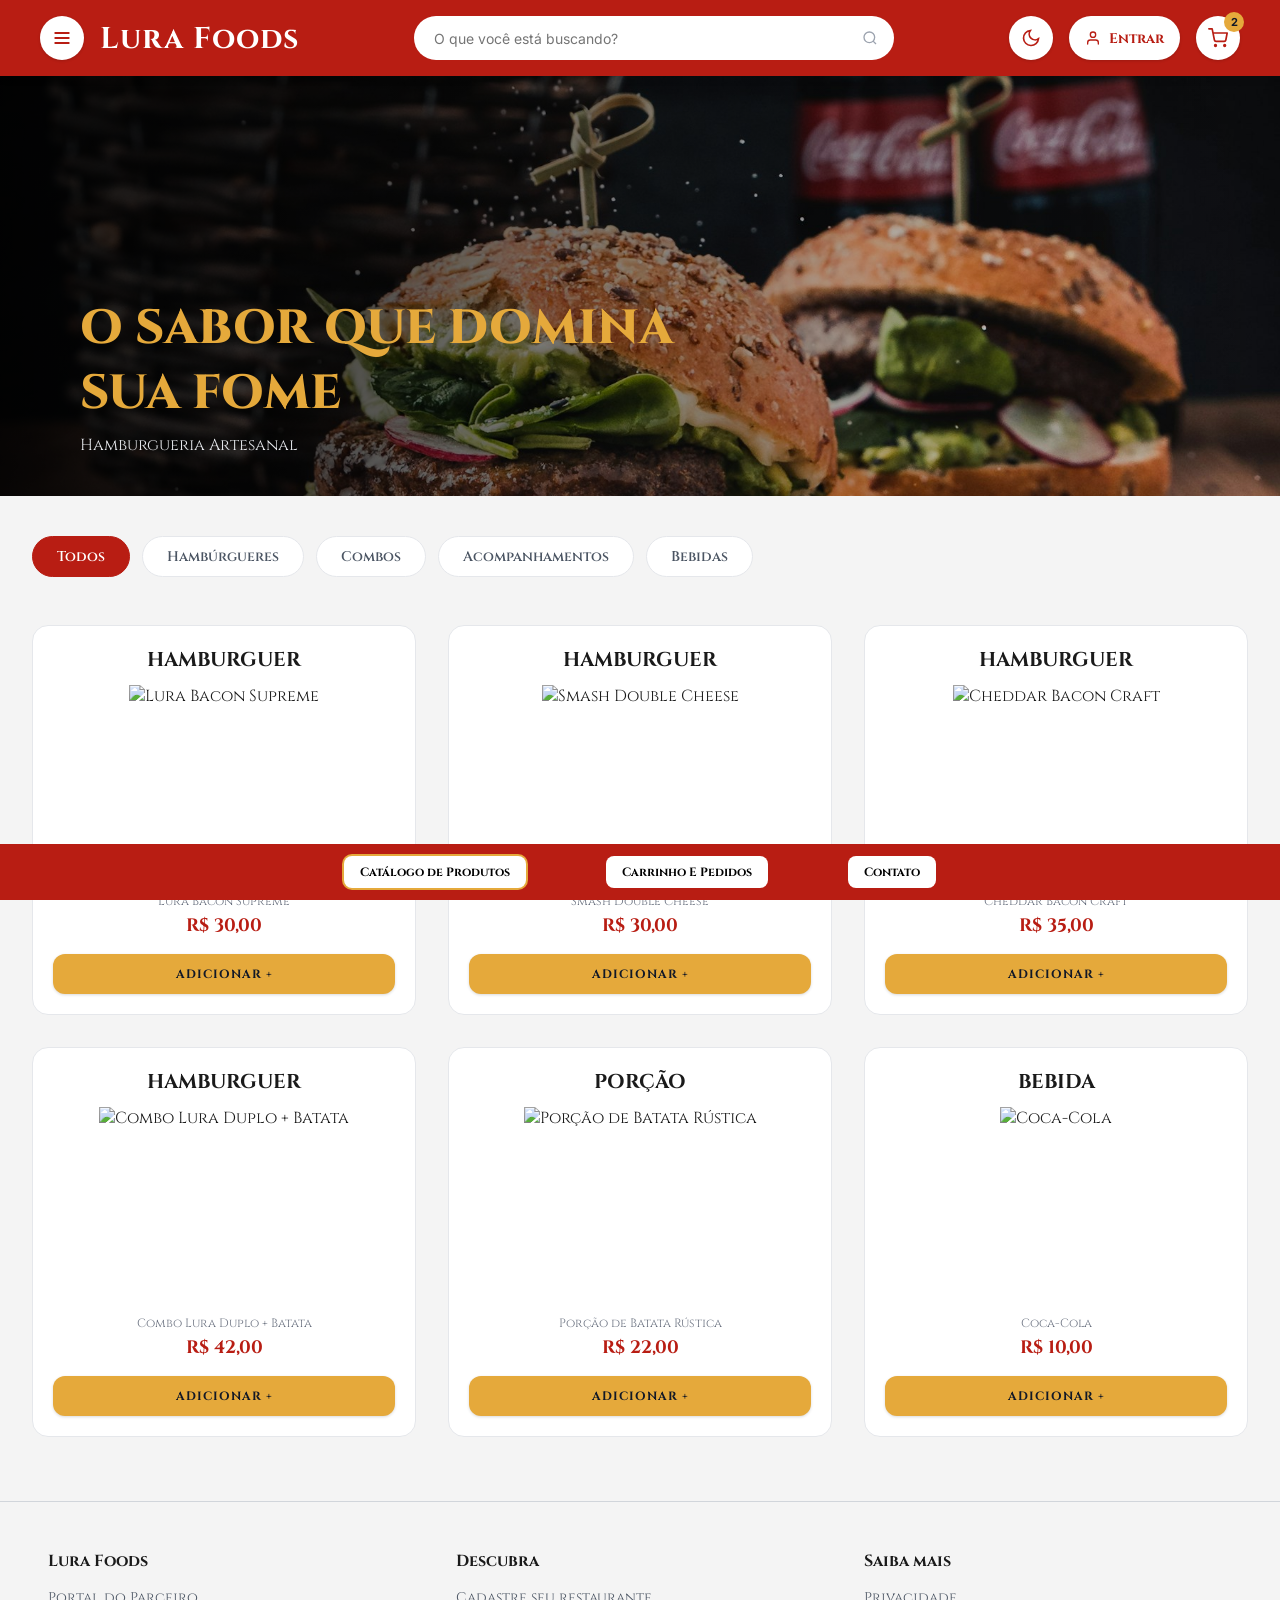
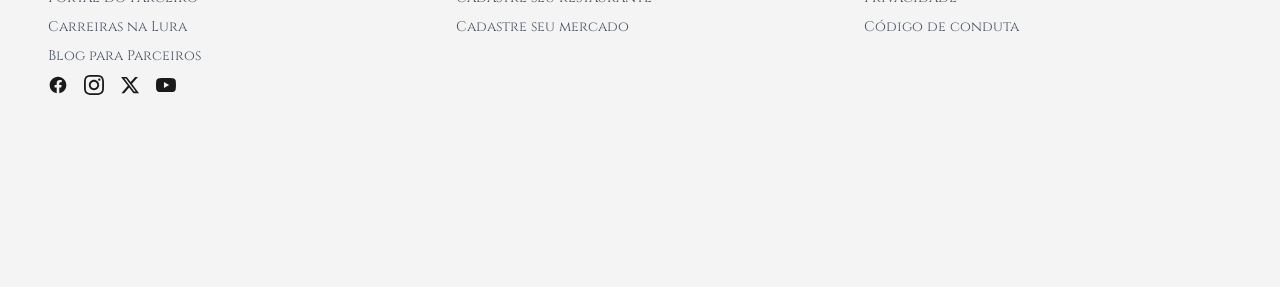
==== index.html @ e34eb5e8 "Corrige caminhos de CSS, JS e imagens" ====
<!DOCTYPE html>
<html lang="pt-BR">
  <head>
    <meta charset="UTF-8">
    <meta name="viewport" content="width=device-width, initial-scale=1.0">
    <title>Document</title>
    <link rel="icon" type="image/gif" href="[data-uri]">


<link rel="preconnect" href="https://fonts.googleapis.com">
    <link rel="preconnect" href="https://fonts.googleapis.com">
     <link rel="preconnect" href="https://fonts.gstatic.com" crossorigin>
    <link href="https://fonts.googleapis.com/css2?family=Cinzel:wght@400;600;700;800&family=Inter:wght@400;500;600;700&display=swap" rel="stylesheet">

    <link rel="stylesheet" href="style.css">
    <link rel="stylesheet" href="catalogo.css">


    <script src="script.js"></script>
</head>
<body>


    <header>
          <div id="cabecalholado">
               <button id="botaoredondo" onclick="toggleDrawer(true)" aria-label="Abrir menu">
                <svg fill="none" stroke="currentColor" stroke-width="2.5" stroke-linecap="round" viewBox="0 0 24 24"><path d="M4 6h16M4 12h16M4 18h16"></path></svg>
            </button> <h1><a id="logo" href="index.html">Lura Foods</a></h1>
        </div>

           <div id="pesquisa">
            <input type="search" id="campopesquisa" onkeyup="filtrarProdutos(event)" placeholder="O que você está buscando?">
            <svg id="lupa" fill="none" stroke="currentColor" stroke-width="2" viewBox="0 0 24 24"><circle cx="11" cy="11" r="8"></circle><line x1="21" y1="21" x2="16.65" y2="16.65"></line></svg>
        </div>


        <div id="cabecalholado">
            <button id="botaoredondo" onclick="toggleDarkMode()" title="Alternar modo escuro">
                <svg id="iconetema" fill="none" stroke="currentColor" stroke-width="2" viewBox="0 0 24 24"><path d="M21 12.79A9 9 0 1 1 11.21 3 7 7 0 0 0 21 12.79z"></path></svg>
            </button>
            <button id="botaoconta" onclick="abrirModalAuth()" title="Minha conta">
                <svg fill="none" stroke="currentColor" stroke-width="2" stroke-linecap="round" viewBox="0 0 24 24"><path d="M20 21v-2a4 4 0 0 0-4-4H8a4 4 0 0 0-4 4v2"></path><circle cx="12" cy="7" r="4"></circle></svg>
                <span id="nomeusuario">Entrar</span>
            </button>
            <a id="botaoredondo" href="carrinho.html" title="Carrinho">
                <svg fill="none" stroke="currentColor" stroke-width="2" stroke-linecap="round" stroke-linejoin="round" viewBox="0 0 24 24"><circle cx="9" cy="21" r="1"></circle><circle cx="20" cy="21" r="1"></circle><path d="M1 1h4l2.68 13.39a2 2 0 0 0 2 1.61h9.72a2 2 0 0 0 2-1.61L23 6H6"></path></svg>
                <span id="contadorcarrinho">0</span>
            </a>
        </div>
    </header>

    <div id="fundomenu" onclick="fecharDrawer()"></div>
       <aside id="menu">
        <div id="menutopo">
             <h2>Lura Foods</h2>
            <button id="botaofechar" onclick="fecharDrawer()">&times;</button>
        </div>
        <nav id="menulinks">
            <a id="menulink" href="index.html">Catálogo de Produtos</a>
            <a id="menulink" href="carrinho.html">Carrinho E Pedidos</a>
            <a id="menulink" href="contato.html">Fale Conosco / Contato</a>
            <button id="menulink" onclick="abrirModalAuth(); fecharDrawer();">Minha Conta</button>
            <button id="menulink" onclick="toggleDarkMode(); fecharDrawer();">
                <span>Modo Escuro / Claro</span>
                <span id="iconetemamenu">🌙</span>
            </button>
        </nav>
        <div id="menurodape"> <p>Atendimento: (31) 3333-4444</p>
               <p>Seg a Dom: 17h às 23h30</p> </div>
    </aside>

     <div id="banner">
        <img id="bannerfoto" src="banner.jpg" alt="Hambúrguer artesanal">
        <div id="bannersombra"></div>
        <div id="bannertexto">
            <h2>O SABOR QUE DOMINA SUA FOME</h2>
            <p>Hamburgueria Artesanal</p> </div>
       </div>

    <main>
        <div id="categorias">
            <button id="categoriaativa" onclick="filtrarCategoria('todos', this)">Todos</button>
            <button id="categoria" onclick="filtrarCategoria('hamburgueres', this)">Hambúrgueres</button>
              <button id="categoria" onclick="filtrarCategoria('combos', this)">Combos</button>
            <button id="categoria" onclick="filtrarCategoria('porcoes', this)">Acompanhamentos</button> <button id="categoria" onclick="filtrarCategoria('bebidas', this)">Bebidas</button>
          </div>

        <div id="produtos">
        </div>
    </main>

    <nav id="barrainferior">

        <a id="paginaatual" href="index.html">Catálogo de Produtos</a>
           <a id="botaobarra" href="carrinho.html">Carrinho E Pedidos</a>
        <a id="botaobarra" href="contato.html">Contato</a>
    </nav>

    <footer>
        <div id="rodapecolunas">
             <div>
              <h4>Lura Foods</h4>
              <ul>
                    <li><a href="#">Portal do Parceiro</a></li>
                    <li><a href="#">Carreiras na Lura</a></li>
                    <li ><a href="#">Blog para Parceiros</a></li> </ul>
                 <div id="redes"> <a href="#" aria-label="Facebook">
                        <svg fill="currentColor" viewBox="0 0 24 24"><path d="M22 12c0-5.523-4.477-10-10-10S2 6.477 2 12c0 4.991 3.657 9.128 8.438 9.878v-6.987h-2.54V12h2.54V9.797c0-2.506 1.492-3.89 3.777-3.890 1.094 0 2.238.195 2.238.195v2.46h-1.26c-1.243 0-1.63.771-1.63 1.562V12h2.773l-.443 2.89h-2.33v6.988C18.343 21.128 22 16.991 22 12z"/></svg>
                    </a>
                    <a href="#" aria-label="Instagram">
                        <svg fill="currentColor" viewBox="0 0 24 24"><path fill-rule="evenodd" d="M12 2.163c3.204 0 3.584.012 4.85.07 3.252.148 4.771 1.691 4.919 4.919.058 1.265.069 1.645.069 4.849 0 3.205-.012 3.584-.069 4.849-.149 3.225-1.664 4.771-4.919 4.919-1.266.058-1.644.07-4.85.07-3.204 0-3.584-.012-4.849-.07-3.26-.149-4.771-1.699-4.919-4.92-.058-1.265-.07-1.644-.07-4.849 0-3.204.013-3.583.07-4.849.149-3.227 1.664-4.771 4.919-4.919 1.266-.057 1.645-.069 4.849-.069zm0-2.163c-3.259 0-3.667.014-4.947.072-4.358.2-6.78 2.618-6.98 6.98-.059 1.281-.073 1.689-.073 4.948 0 3.259.014 3.668.072 4.948.2 4.358 2.618 6.78 6.98 6.98 1.281.058 1.689.072 4.948.072 3.259 0 3.668-.014 4.948-.072 4.354-.2 6.782-2.618 6.979-6.980.059-1.28.073-1.689.073-4.948 0-3.259-.014-3.667-.072-4.947-.196-4.354-2.617-6.78-6.979-6.98-1.281-.059-1.69-.073-4.949-.073zm0 5.838c-3.403 0-6.162 2.759-6.162 6.162s2.759 6.163 6.162 6.163 6.162-2.759 6.162-6.163c0-3.403-2.759-6.162-6.162-6.162zm0 10.162c-2.209 0-4-1.79-4-4 0-2.209 1.791-4 4-4s4 1.791 4 4c0 2.21-1.791 4-4 4zm6.406-11.845c-.796 0-1.441.645-1.441 1.44s.645 1.44 1.441 1.44c.795 0 1.439-.645 1.439-1.44s-.644-1.44-1.439-1.44z" clip-rule="evenodd"/></svg>
                    </a>
                    <a href="#" aria-label="X (Twitter)">
                        <svg fill="currentColor" viewBox="0 0 24 24"><path d="M18.244 2.25h3.308l-7.227 8.26 8.502 11.24H16.17l-5.214-6.817L4.99 21.75H1.68l7.73-8.835L1.254 2.25H8.08l4.713 6.231zm-1.161 17.52h1.833L7.084 4.126H5.117z"/></svg>
                    </a>
                    <a href="#" aria-label="YouTube">
                        <svg fill="currentColor" viewBox="0 0 24 24"><path d="M23.498 6.186a3.016 3.016 0 0 0-2.122-2.136C19.505 3.545 12 3.545 12 3.545s-7.505 0-9.377.505A3.017 3.017 0 0 0 .502 6.186C0 8.07 0 12 0 12s0 3.93.502 5.814a3.016 3.016 0 0 0 2.122 2.136c1.871.505 9.376.505 9.376.505s7.505 0 9.377-.505a3.015 3.015 0 0 0 2.122-2.136C24 15.930 24 12 24 12s0-3.93-.502-5.814zM9.545 15.568V8.432L15.818 12l-6.273 3.568z"/></svg>
                    </a>
                </div>
            </div>


            <div>
                <h4>Descubra</h4>
                <ul>
                    <li ><a href="#">Cadastre seu restaurante</a></li>
                    <li ><a href="#">Cadastre seu mercado</a></li>
                </ul>
            </div>

          <div>
                <h4>Saiba mais</h4>

                <ul>
                    <li ><a href="#">Privacidade</a></li>

                    <li><a href="#">Código de conduta</a></li>
               </ul>
            </div>
        </div>
    </footer>

    <div id="janelalogin"> <div id="janelacaixa">
            <div id="janelatopo">
                <div></div>
                <span>Lura Foods</span>

                   <button id="botaofechar" onclick="fecharModalAuth()">&times;</button>
             </div>

               <div id="janelacorpo">
                <div id="formlogin">
                    <h2>LOGIN</h2>
                    <form novalidate onsubmit="executarLogin(event)">
                        <input type="email"  id="loginemail" placeholder="INSIRA SEU E-MAIL">
                        <input type="password" id="loginsenha" placeholder="INSIRA SUA SENHA">
                        <button id="botaodourado" type="submit">Enviar</button>

                        <div id="janelarodape">
                         <p>Não tem uma conta?<br>Crie uma</p>

                         <button id="botaodourado" type="button" onclick="alternarFormAuth('cadastro')">Criar conta</button>
                      </div>
                    </form>
                </div>

                <div id="formcadastro">
                    <h2>CRIAR CONTA</h2> <form novalidate onsubmit="executarCadastro(event)">
                      <input type="text" id="cadnome" placeholder="NOME COMPLETO"> <input type="email" id="cademail" placeholder="SEU E-MAIL">
                        <input type="password" id="cadsenha" placeholder="CRIE SUA SENHA">
     

                        <input type="password"  id="cadconfirmasenha" placeholder="CONFIRME SUA SENHA"> <button id="botaodourado" type="submit">Cadastrar</button>

                        <div id="janelarodape">
                            <button id="botaolink" type="button" onclick="alternarFormAuth('login')">Já tem uma conta? Fazer Login</button>
                        </div>
                    </form>
                </div>

          </div>
           </div>
    </div>

    

  

</body>
</html>
---- style.css ----
* {
    box-sizing:border-box;

    margin: 0px;
    padding:0;
 font-family:"Cinzel", serif;

}


body {
     background-color: #F4F4F4;
    color:#1A1A1A;
    min-height: 100vh;
    display: flex;
   flex-direction: column;
    padding-bottom: 144px;
}

a {
   text-decoration: none;
    color: inherit;
}

ul{
    list-style: none;
}

button{
   border: none;
 background: none;
   cursor:pointer;

 color: inherit;
}

input, textarea, #botaoconta, #contadorcarrinho {
 font-family: "Inter", sans-serif;
}

svg {
     display: block;
     width:20px;
 height: 20px;
}


#botaodourado, #acompanhe {
   background-color:#E5A93B;
    color: #111827;
   font-weight: 700;
    font-size:12px;
  text-transform: uppercase;
    letter-spacing:1px;
    border-radius: 12px;
        padding: 12px 20px;
 box-shadow: 0 1px 3px rgba(0, 0, 0, 0.15);
    transition: 0.15s;
}

#botaodourado:hover{
    background-color: #d49a32;
}

#botaodourado:active{
  transform: scale(0.95);
}

#produto, #totalcaixa, #pedidocaixa, #repetir, #contatoform, #info{
     background-color: white;
    border: 1px solid #E5E7EB;
 border-radius:16px;
    padding: 24px;
}

#textocinza{
    color: #6B7280;

}

header{
    height:76PX;
    background-color: #B81D13;
   padding: 0 40px;
    display: flex;
    align-items: center;
        justify-content: space-between;
    position: sticky;

    top:0;
   z-index: 40;
    
;
  box-shadow:0 4px 6px rgba(0, 0, 0, 0.1);

}

#cabecalholado{
     display: flex;
 align-items: center;
    gap: 16px;
}

#logo{
     font-size:30px;
    color: white;
        letter-spacing: 1px;
}



#botaoredondo, #botaoconta{
   width: 44px;
  height:44px;
    border-radius:50px;
    background-color:white;
    color: #B81D13;
    display: flex;
    align-items: center;
    justify-content: center;
   gap: 8px;
    position: relative;
    box-shadow: 0 1px 3px rgba(0, 0, 0, 0.15);
}

#botaoredondo:hover, #botaoconta:hover, #menulink:hover {
    background-color: #F3F4F6;
}

#botaoconta {
    width: auto;
    padding:0 16px;
    font-size: 14px;
    font-weight: 700;
}


#botaoconta svg, #lupa{
    width: 16PX;
    height: 16PX;

}

#contadorcarrinho{
        position: absolute;
    top: -4px;
    right:-4px;
     width:20px;
    height: 20px;
        border-radius: 50px;
    background-color: #E5A93B;

    color: #111827;
        font-size:11px;
    font-weight:700;
    display: flex;
  align-items: center;
    justify-content:center;

}

#pesquisa {
    flex:1;
     max-width: 480px;

     margin: 0 16px;
 position: relative;
}


#campopesquisa {
    width: 100%;
     height:44px;
    border-radius:50px;
  border: none;
    padding: 0 48px 0 20px;

    font-size:14px;
    outline: none;
}

#lupa {
    color: #9CA3AF;
    position: absolute;
  right: 16px;
    top: 14px;
}

#fundomenu, #janelalogin{
        display:none;
    position:fixed;
     top: 0;
    left:0px;

    width:100%;
    height: 100%;
    background-color:rgba(0, 0, 0, 0.5);

    z-index: 50;
}

#menu{
    position: fixed;
    top:0;
     left: -320px;
    width: 320px;
 height: 100%;
    background-color: white;
 z-index: 50;
    display: flex;
    flex-direction:column;
   transition:left 0.3s;
}

#menutopo, #janelatopo {
    background-color: #B81D13;

    color: white;
    padding:24px;
     display: flex;
  align-items: center;
     justify-content: space-between;
    font-size: 20px;
    letter-spacing: 1px;
}

#menutopo h2{
    font-size:20px;
}

#botaofechar{
   color:white;

    font-size: 30px;
    
;
}


#menulinks {
    display: flex;
    flex-direction: column;
    gap: 4px;
    padding: 12px;
}

#menulink {
 display: flex;
        justify-content: space-between;
    padding:12px 16px;
     border-radius: 8px;
    
;
    font-size:14px;
    font-weight: 600;
    border: 1px solid #E5E7EB;
}

#menurodape {
     margin-top: auto;
    padding: 24px;
    
;
     border-top: 1px solid #E5E7EB;
  font-size:12px;
 color:#6B7280;
    line-height: 1.6;
}



#banner{
    height: 420px;
    position: relative;

     margin-bottom: 40px;
}


#bannerfoto{
     width:100%;
        height: 100%;
     object-fit: cover;
}

#bannersombra {
    position: absolute;
    top: 0;
    left: 0px;
  width: 100%;
    height:100%;
   background: linear-gradient(to right, rgba(0, 0, 0, 0.9), transparent);
}

#bannertexto {
    position: absolute;
     bottom: 40px;
 left: 80px;
    max-width:670px;
    
;
  color: #E5E7EB;
}


#bannertexto h2{
        font-size: 48px;
    font-weight:800;
    color: #E5A93B;
    margin-bottom: 8px;
}

main{
  flex: 1;

   width: 100%;
    max-width: 1280px;
    margin: 0 auto;
        padding:0 32px 64px;
    
;

}

#titulosecao, #titulorepetir{
    font-size: 30px;
    margin-bottom: 24px;

}

#barrainferior{
    position: fixed;
    bottom: 0;
     width: 100%;
    background-color: #B81D13;
    padding: 12px;
  display: flex;
    justify-content: center;
   gap: 80px;
 z-index:40;
}

#botaobarra, #paginaatual {
    font-size: 12px;
    font-weight: 700;
    color: black;
    background-color:white;
    padding: 8px 16px;
 border-radius: 8px;
}

#paginaatual {
    box-shadow: 0 0 0 2px #E5A93B;

}


footer{
    padding: 48px;
     border-top: 1px solid #D1D5DB;
}

#rodapecolunas {
  max-width:1280px;
     margin: 0 auto;
    display: grid;
    grid-template-columns: 1fr 1fr 1fr;
   gap: 40px;

}


footer h4{
    margin-bottom: 16px;

}

footer li{
    font-size: 14px;
    color: #4B5563;
    margin-bottom: 10px;
}


footer a:hover {
    color: #B81D13;
}

#redes{
     display: flex;
  gap: 16px;

}

#janelalogin{
   background-color: rgba(0, 0, 0, 0.6);
    align-items: center;
    justify-content:center;
    padding:16px;

}

#janelacaixa{
    width:100%;
    max-width: 448px;
    background-color: white;
    border-radius: 16px;
   overflow:hidden;
}


#janelatopo{
  padding:16px 24px;
}

#janelacorpo{
   padding:32px;

}

#janelacorpo h2{
 font-size: 30px;
    text-align: center;
        margin-bottom:32px;
}

#formcadastro{
 display: none;
}

#janelacorpo input{
        width: 100%;
    height: 48PX;
   margin-bottom: 16px;
        padding: 0 16px;

        background-color: #F3F4F6;

     border: 1px solid #E5E7EB;
    
;
    border-radius: 8px;
    font-size: 12px;
        outline:none;
}

#janelacorpo input:focus{
    border-color: #B81D13;

}


#janelacorpo #botaodourado{
    width: 100%;
  height:48px;

    font-size: 14px;
}


#janelarodape{
    text-align:center;
     margin-top:16px;
  padding-top: 16px;
    border-top:1px solid #E5E7EB;
    font-size:14px;

}


#janelarodape p {
     margin-bottom:8px;

}

#botaolink{
  font-size:12px;
   font-weight:700;
    text-decoration: underline;

}

#escuro body {
    background-color: #121212;

    color:#E2E8F0;

}

#escuro #produto, #escuro #totalcaixa, #escuro #pedidocaixa,
#escuro #repetir, #escuro #contatoform, #escuro #info, #escuro #menu,
#escuro #janelacaixa, #escuro #botaoredondo, #escuro #botaoconta,
#escuro #menulink, #escuro #campopesquisa, #escuro #janelacorpo input{
    background-color: #27272A;
  border-color:#3F3F46;

  color: #E2E8F0;
}

#escuro #botaoredondo, #escuro #botaoconta{
    color:#E5A93B;
}

#escuro #textocinza, #escuro footer li, #escuro #menurodape{
    color: #9CA3AF;
}

#escuro footer, #escuro #menurodape, #escuro #janelarodape{
    border-color: #3F3F46;
}

@media (max-width: 768px){
    header{
   padding:0 16px;
    }

    #logo {
    font-size:24px;
    }

    #pesquisa {
        display:none;
    }

    #banner {
    height:320px;
    }

    #bannertexto{
    left: 24px;
 right:24px;
    }

    #bannertexto h2 {
 font-size: 30px;
    }

    main{
    padding: 0 16px 64px;
    }

    #barrainferior{
    gap:40px;
    }

    #rodapecolunas{
     grid-template-columns: 1fr;
    }
}


li{
    
   
}

@media (max-width: 480px){
    header{
        padding: 0 10px;
    }

    #cabecalholado{
     gap: 8px;
    }

    #logo{
        font-size:18px;
    }

    #nomeusuario, #itemqtd > span{
        display: none;
    }

    #botaoconta{
        width: 44px;
        padding: 0px;
    }

    #barrainferior{
        gap: 8px;
       padding: 10px 8px;
    }

    #botaobarra, #paginaatual{
        font-size: 10px;
        padding: 8px 10px;
        text-align: center;
    }

    #iteminfo h3{
        font-size:14px;
    }
}
---- catalogo.css ----
#categorias{
 display:flex;
 gap: 12px;
    overflow-x: auto;
    scrollbar-width: none;
   padding-bottom:8px;
     margin-bottom: 40px;
}

#categoria, #categoriaativa{
    padding: 10px 24px;
    border-radius: 50px;
    font-size:14px;
    font-weight: 600;
     white-space:nowrap;

    background-color:white;
        color: #4B5563;
    border: 1px solid #E5E7EB;
}


#categoria:hover{
        border-color:#9CA3AF;
}

#categoriaativa{
  background-color: #B81D13;
  color: white;
   border-color: #B81D13;
}

#produtos {
 display: grid;
    grid-template-columns: 1fr 1fr 1fr;
    gap:32px;
}

#avisovazio{
        grid-column:span 3;

    text-align:center;
    color: #6B7280;

  padding: 40px 0;
}

#produto{
    text-align: center;
     display: flex;
    flex-direction:column;
        justify-content:space-between;
    padding: 20px;
    transition: box-shadow 0.3s;
}


#produto:hover{
        box-shadow:0 10px 15px rgba(0, 0, 0, 0.1);

    
;

}



#produto h3{
   font-size: 20px;
    margin-bottom: 12px;
}


#produtoimagem{
    height:192px;
     border-radius:12px;
    overflow: hidden;
    margin-bottom: 16px;
}

#produtoimagem img{
        width: 100%;
  height: 100%;
 object-fit:cover;
    transition:transform 0.5s;
}

#produtoimagem img:hover {
   transform:scale(1.05);
}

#produtonome {
    font-size: 12px;
        color: #6B7280;
    margin-bottom: 4px;
}

#produtopreco{
    font-size:18px;
    font-weight: 700;
   color:#B81D13;
     margin-bottom: 16px;
}

#escuro #categoria{
    background-color: #27272A;
        color: #D1D5DB;
        border-color: #3F3F46;
}


@media (max-width: 1024px) {
    #produtos{
    grid-template-columns:1fr 1fr;
    }
}

@media (max-width: 640px) {
    #produtos {
 grid-template-columns: 1fr;
    }
}
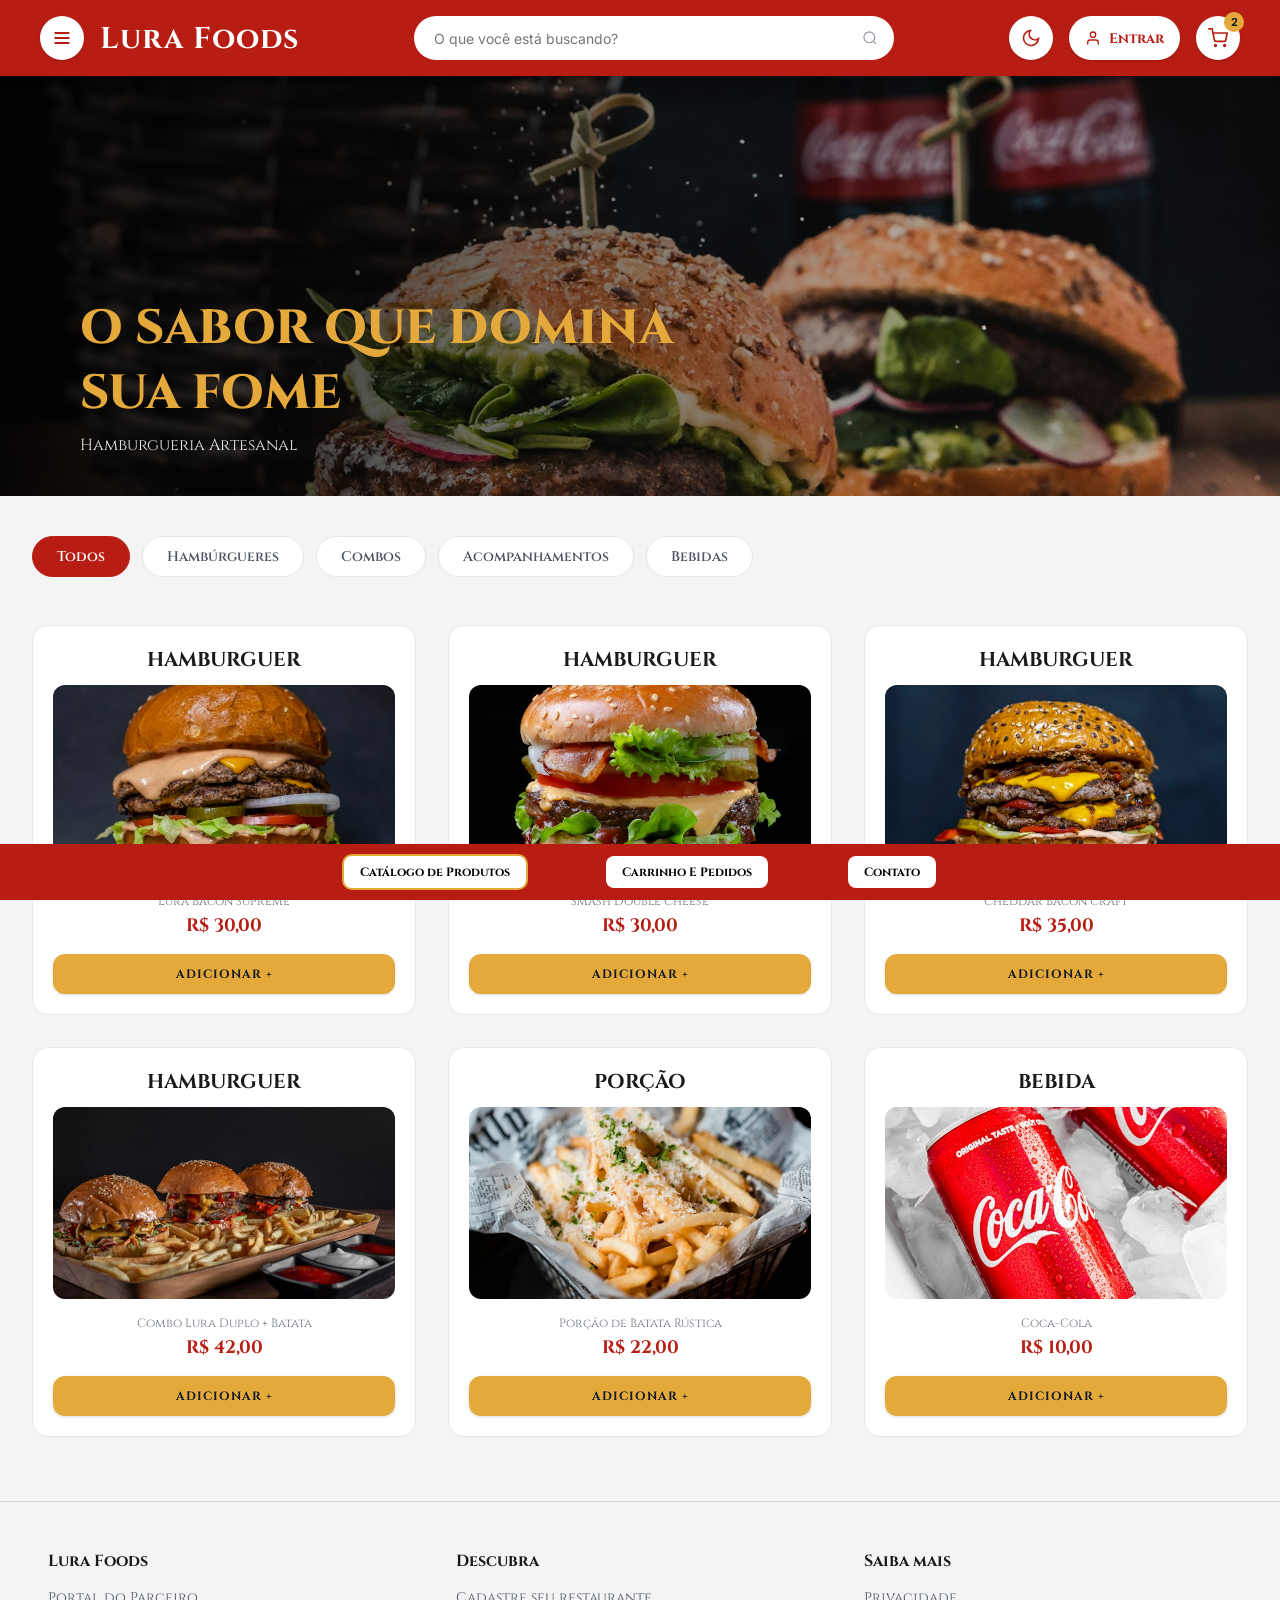
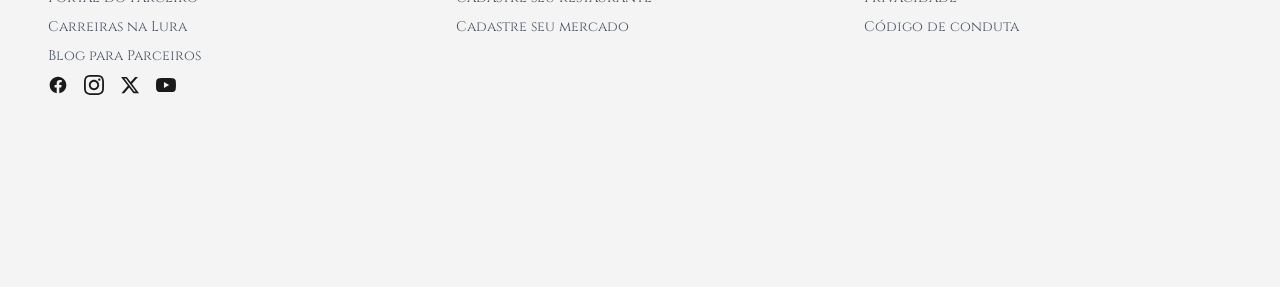
==== commit 4e325d52: "caminho" ====
--- a/index.html
+++ b/index.html
@@ -21,6 +21,7 @@
 <body>
 
 
+  
     <header>
           <div id="cabecalholado">
                <button id="botaoredondo" onclick="toggleDrawer(true)" aria-label="Abrir menu">
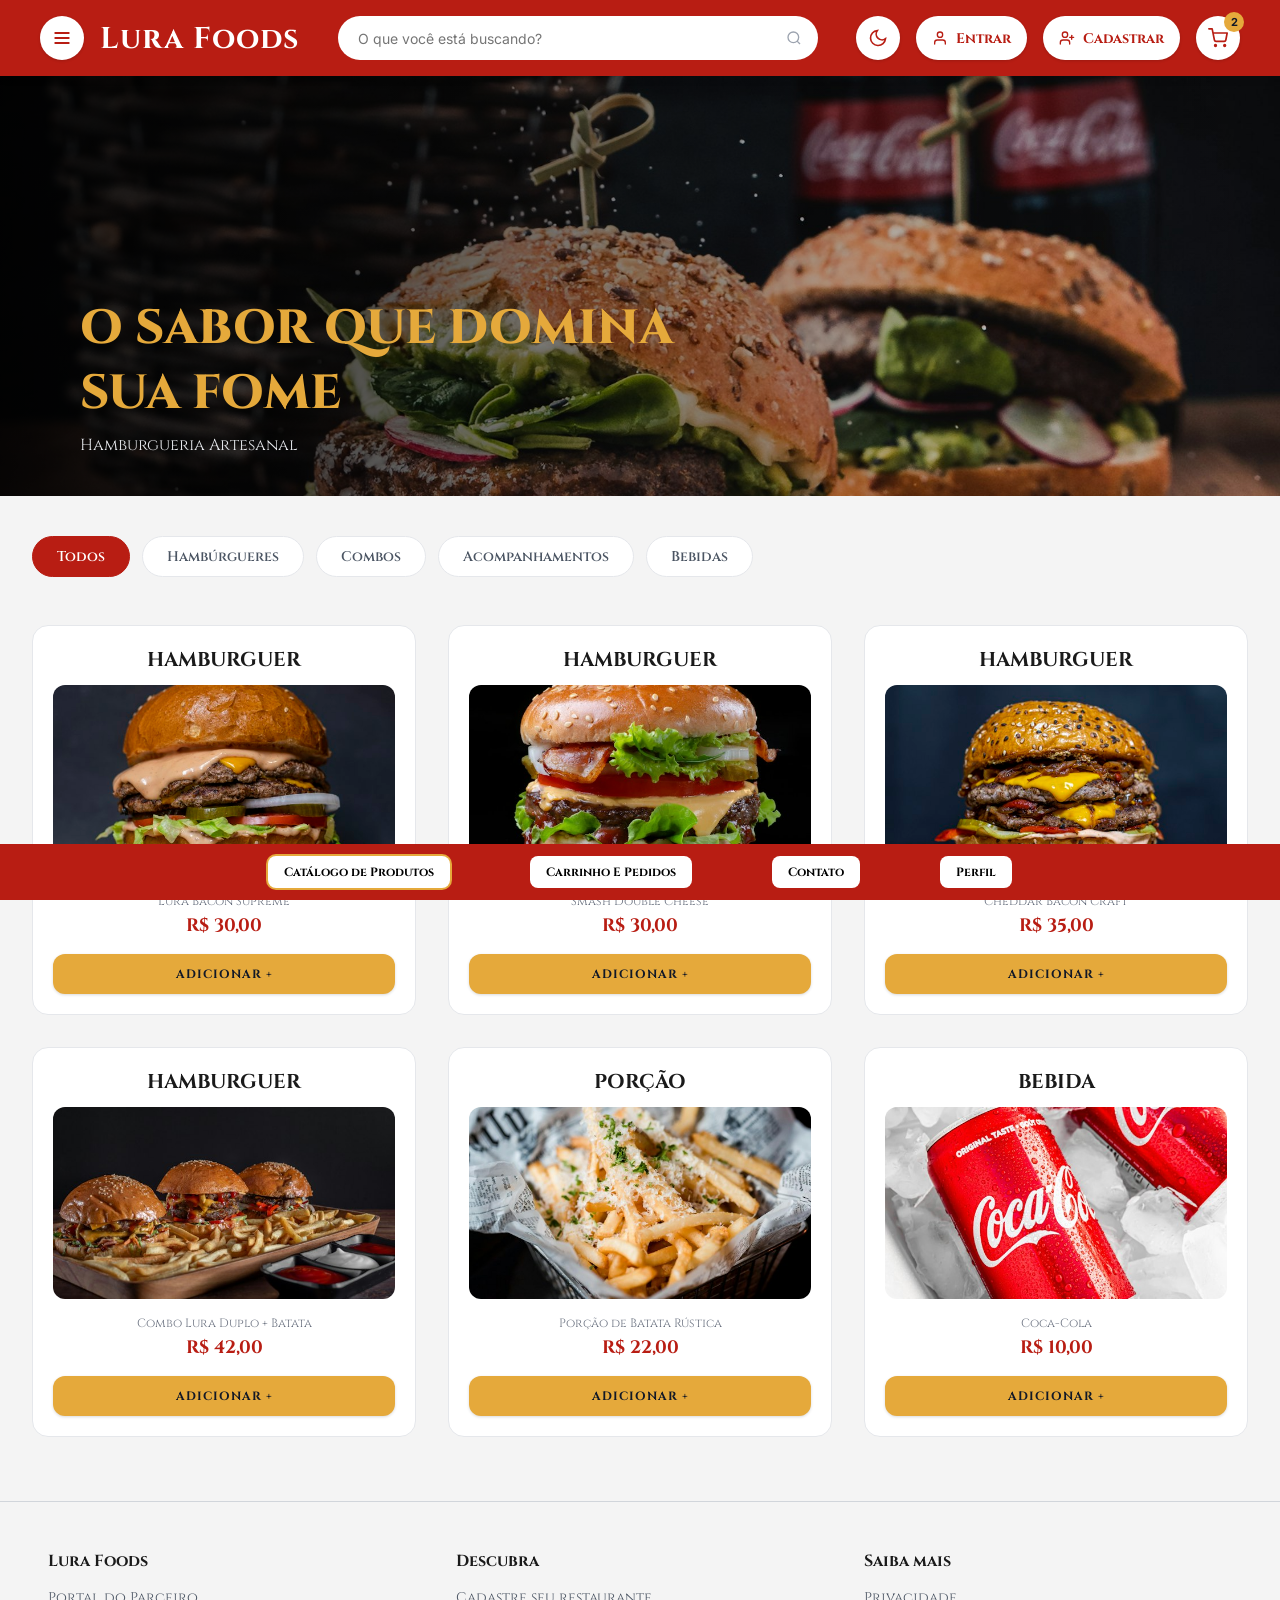
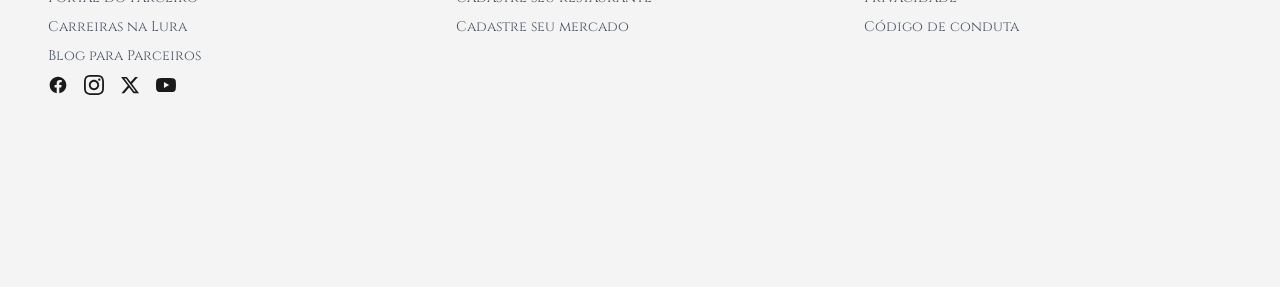
==== commit c06efa6f: "Botao cadastrar, mascaras e validacao no cadastro" ====
--- a/index.html
+++ b/index.html
@@ -3,7 +3,7 @@
   <head>
     <meta charset="UTF-8">
     <meta name="viewport" content="width=device-width, initial-scale=1.0">
-    <title>Document</title>
+    <title>Lura Foods | Catálogo</title>
     <link rel="icon" type="image/gif" href="[data-uri]">
 
 
@@ -39,10 +39,14 @@
             <button id="botaoredondo" onclick="toggleDarkMode()" title="Alternar modo escuro">
                 <svg id="iconetema" fill="none" stroke="currentColor" stroke-width="2" viewBox="0 0 24 24"><path d="M21 12.79A9 9 0 1 1 11.21 3 7 7 0 0 0 21 12.79z"></path></svg>
             </button>
-            <button id="botaoconta" onclick="abrirModalAuth()" title="Minha conta">
+            <button id="botaoconta" onclick="minhaConta()" title="Minha conta">
                 <svg fill="none" stroke="currentColor" stroke-width="2" stroke-linecap="round" viewBox="0 0 24 24"><path d="M20 21v-2a4 4 0 0 0-4-4H8a4 4 0 0 0-4 4v2"></path><circle cx="12" cy="7" r="4"></circle></svg>
                 <span id="nomeusuario">Entrar</span>
             </button>
+            <span id="botaocadastro"><button id="botaoconta" onclick="abrirModalAuth('cadastro')" title="Criar conta">
+                <svg fill="none" stroke="currentColor" stroke-width="2" stroke-linecap="round" viewBox="0 0 24 24"><path d="M16 21v-2a4 4 0 0 0-4-4H6a4 4 0 0 0-4 4v2"></path><circle cx="9" cy="7" r="4"></circle><line x1="19" y1="8" x2="19" y2="14"></line><line x1="22" y1="11" x2="16" y2="11"></line></svg>
+                <span id="textocadastro">Cadastrar</span>
+            </button></span>
             <a id="botaoredondo" href="carrinho.html" title="Carrinho">
                 <svg fill="none" stroke="currentColor" stroke-width="2" stroke-linecap="round" stroke-linejoin="round" viewBox="0 0 24 24"><circle cx="9" cy="21" r="1"></circle><circle cx="20" cy="21" r="1"></circle><path d="M1 1h4l2.68 13.39a2 2 0 0 0 2 1.61h9.72a2 2 0 0 0 2-1.61L23 6H6"></path></svg>
                 <span id="contadorcarrinho">0</span>
@@ -60,7 +64,7 @@
             <a id="menulink" href="index.html">Catálogo de Produtos</a>
             <a id="menulink" href="carrinho.html">Carrinho E Pedidos</a>
             <a id="menulink" href="contato.html">Fale Conosco / Contato</a>
-            <button id="menulink" onclick="abrirModalAuth(); fecharDrawer();">Minha Conta</button>
+            <button id="menulink" onclick="minhaConta(); fecharDrawer();">Minha Conta</button>
             <button id="menulink" onclick="toggleDarkMode(); fecharDrawer();">
                 <span>Modo Escuro / Claro</span>
                 <span id="iconetemamenu">🌙</span>
@@ -95,6 +99,7 @@
         <a id="paginaatual" href="index.html">Catálogo de Produtos</a>
            <a id="botaobarra" href="carrinho.html">Carrinho E Pedidos</a>
         <a id="botaobarra" href="contato.html">Contato</a>
+        <a id="botaobarra" href="perfil.html">Perfil</a>
     </nav>
 
     <footer>
@@ -153,8 +158,8 @@
                 <div id="formlogin">
                     <h2>LOGIN</h2>
                     <form novalidate onsubmit="executarLogin(event)">
-                        <input type="email"  id="loginemail" placeholder="INSIRA SEU E-MAIL">
-                        <input type="password" id="loginsenha" placeholder="INSIRA SUA SENHA">
+                        <input type="email"  id="loginemail" maxlength="80" placeholder="INSIRA SEU E-MAIL">
+                        <input type="password" id="loginsenha" maxlength="20" placeholder="INSIRA SUA SENHA"> <p id="avisologin"></p>
                         <button id="botaodourado" type="submit">Enviar</button>
 
                         <div id="janelarodape">
@@ -167,11 +172,11 @@
 
                 <div id="formcadastro">
                     <h2>CRIAR CONTA</h2> <form novalidate onsubmit="executarCadastro(event)">
-                      <input type="text" id="cadnome" placeholder="NOME COMPLETO"> <input type="email" id="cademail" placeholder="SEU E-MAIL">
-                        <input type="password" id="cadsenha" placeholder="CRIE SUA SENHA">
+                      <input type="text" id="cadnome" maxlength="60" placeholder="NOME COMPLETO"> <input type="email" id="cademail" maxlength="80" placeholder="SEU E-MAIL"> <input type="text" id="cadcpf" maxlength="14" inputmode="numeric" oninput="mascaraCPF(this)" placeholder="CPF (000.000.000-00)"> <input type="tel" id="cadtelefone" maxlength="15" inputmode="numeric" oninput="mascaraTelefone(this)" placeholder="TELEFONE ((31) 99999-9999)">
+                        <input type="password" id="cadsenha" maxlength="20" placeholder="CRIE SUA SENHA">
      
 
-                        <input type="password"  id="cadconfirmasenha" placeholder="CONFIRME SUA SENHA"> <button id="botaodourado" type="submit">Cadastrar</button>
+                        <input type="password"  id="cadconfirmasenha" maxlength="20" placeholder="CONFIRME SUA SENHA"> <p id="avisocadastro"></p> <button id="botaodourado" type="submit">Cadastrar</button>
 
                         <div id="janelarodape">
                             <button id="botaolink" type="button" onclick="alternarFormAuth('login')">Já tem uma conta? Fazer Login</button>
--- a/style.css
+++ b/style.css
@@ -553,41 +553,82 @@
     
    
 }
-
-@media (max-width: 480px){
-    header{
-        padding: 0 10px;
-    }
-
-    #cabecalholado{
-     gap: 8px;
-    }
-
-    #logo{
-        font-size:18px;
-    }
-
-    #nomeusuario, #itemqtd > span{
-        display: none;
-    }
-
-    #botaoconta{
-        width: 44px;
-        padding: 0px;
-    }
-
-    #barrainferior{
-        gap: 8px;
-       padding: 10px 8px;
-    }
-
-    #botaobarra, #paginaatual{
-        font-size: 10px;
-        padding: 8px 10px;
-        text-align: center;
-    }
-
-    #iteminfo h3{
-        font-size:14px;
-    }
-}+
+@media (max-width: 480px){
+    header{
+        padding: 0 10px;
+    }
+
+    #cabecalholado{
+     gap: 8px;
+    }
+
+    #logo{
+        font-size:18px;
+    }
+
+    #nomeusuario, #itemqtd > span{
+        display: none;
+    }
+
+    #botaoconta{
+        width: 44px;
+        padding: 0px;
+    }
+
+    #barrainferior{
+        gap: 8px;
+       padding: 10px 8px;
+    }
+
+    #botaobarra, #paginaatual{
+        font-size: 10px;
+        padding: 8px 10px;
+        text-align: center;
+    }
+
+    #iteminfo h3{
+        font-size:14px;
+    }
+}
+
+/* avisos dos formularios */
+
+#avisologin, #avisocadastro, #avisoperfil{
+    font-size: 13px;
+    font-weight: 600;
+    margin-bottom: 12px;
+}
+
+#avisologin:empty, #avisocadastro:empty, #avisoperfil:empty{
+    display: none;
+}
+
+
+/* pedidos feitos */
+
+#repetir span{
+    display: block;
+    font-size: 13px;
+    margin-bottom: 8px;
+}
+
+
+/* perfil */
+
+#info a, #botaosair{
+    color: #B81D13;
+    font-weight: 700;
+    text-decoration: underline;
+    font-size: 14px;
+}
+
+#escuro #info a, #escuro #botaosair{
+    color: #E5A93B;
+}
+
+@media (max-width: 480px){
+    #textocadastro{
+        display: none;
+    }
+}
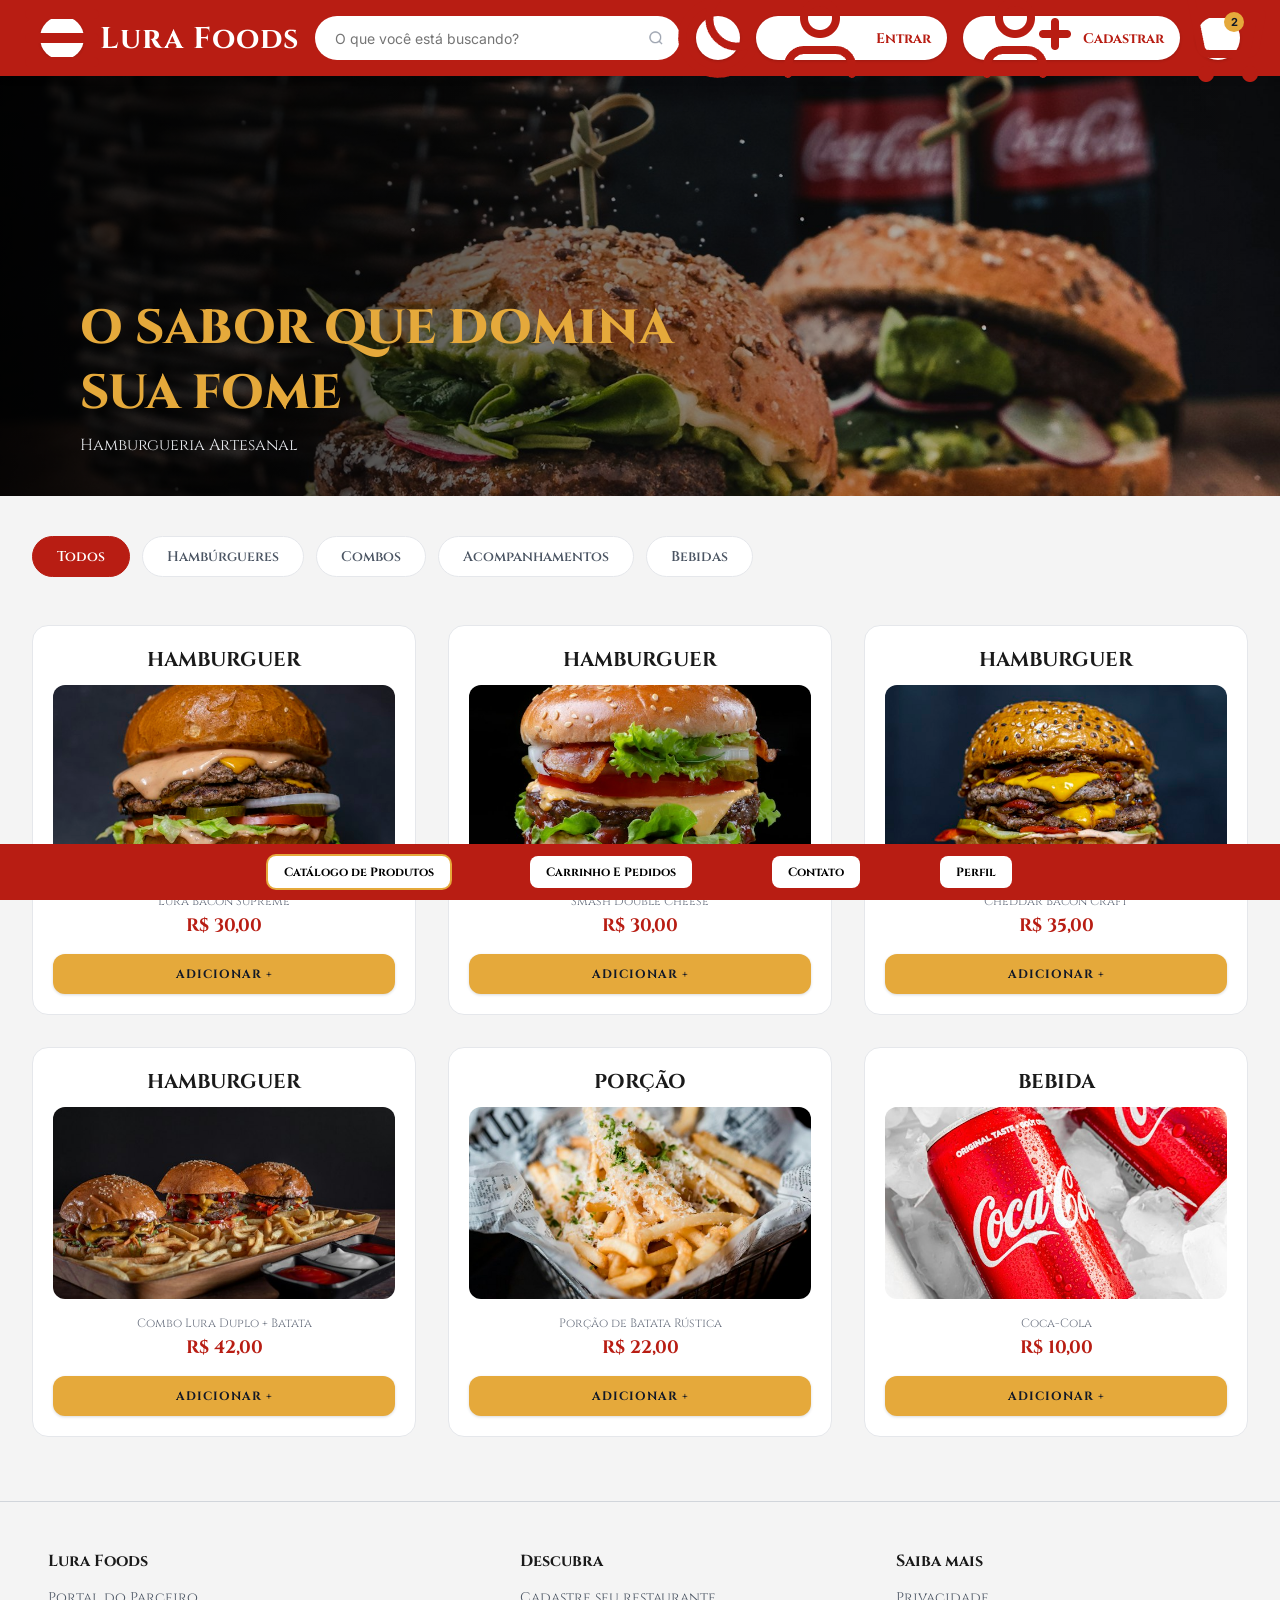
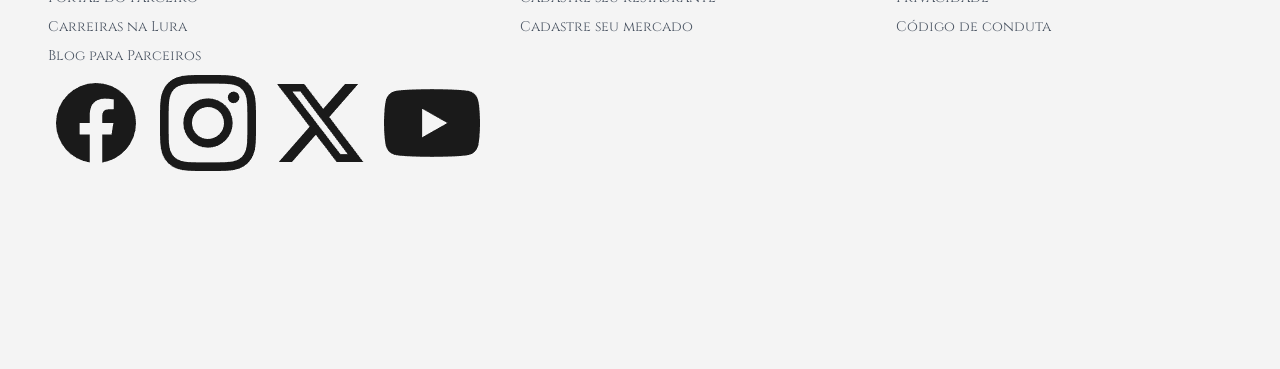
==== commit 8c5fd01e: "troca svg por imagem" ====
--- a/index.html
+++ b/index.html
@@ -1,191 +1,198 @@
-<!DOCTYPE html>
-<html lang="pt-BR">
+  <!DOCTYPE html>
+   <html lang="pt-BR">
   <head>
-    <meta charset="UTF-8">
+   <meta charset="UTF-8">
     <meta name="viewport" content="width=device-width, initial-scale=1.0">
-    <title>Lura Foods | Catálogo</title>
-    <link rel="icon" type="image/gif" href="[data-uri]">
+  <title>Lura Foods | Catálogo</title>
+   <link rel="icon" type="image/gif" href="[data-uri]">
 
 
 <link rel="preconnect" href="https://fonts.googleapis.com">
-    <link rel="preconnect" href="https://fonts.googleapis.com">
-     <link rel="preconnect" href="https://fonts.gstatic.com" crossorigin>
+     <link rel="preconnect" href="https://fonts.googleapis.com">
+      <link rel="preconnect" href="https://fonts.gstatic.com" crossorigin>
     <link href="https://fonts.googleapis.com/css2?family=Cinzel:wght@400;600;700;800&family=Inter:wght@400;500;600;700&display=swap" rel="stylesheet">
 
+
     <link rel="stylesheet" href="style.css">
-    <link rel="stylesheet" href="catalogo.css">
-
-
-    <script src="script.js"></script>
+      <link rel="stylesheet" href="catalogo.css">
+
+
+       <script src="script.js"></script>
 </head>
-<body>
+   <body>
 
 
   
-    <header>
-          <div id="cabecalholado">
-               <button id="botaoredondo" onclick="toggleDrawer(true)" aria-label="Abrir menu">
-                <svg fill="none" stroke="currentColor" stroke-width="2.5" stroke-linecap="round" viewBox="0 0 24 24"><path d="M4 6h16M4 12h16M4 18h16"></path></svg>
+   <header>
+             <div id="cabecalholado">
+            <button id="botaoredondo" onclick="toggleDrawer(true)" aria-label="Abrir menu">
+
+                <img src="menu.png" alt="menu">
             </button> <h1><a id="logo" href="index.html">Lura Foods</a></h1>
         </div>
 
            <div id="pesquisa">
-            <input type="search" id="campopesquisa" onkeyup="filtrarProdutos(event)" placeholder="O que você está buscando?">
-            <svg id="lupa" fill="none" stroke="currentColor" stroke-width="2" viewBox="0 0 24 24"><circle cx="11" cy="11" r="8"></circle><line x1="21" y1="21" x2="16.65" y2="16.65"></line></svg>
-        </div>
-
-
-        <div id="cabecalholado">
-            <button id="botaoredondo" onclick="toggleDarkMode()" title="Alternar modo escuro">
-                <svg id="iconetema" fill="none" stroke="currentColor" stroke-width="2" viewBox="0 0 24 24"><path d="M21 12.79A9 9 0 1 1 11.21 3 7 7 0 0 0 21 12.79z"></path></svg>
-            </button>
+         <input type="search" id="campopesquisa" onkeyup="filtrarProdutos(event)" placeholder="O que você está buscando?">
+             <img id="lupa" src="lupa.png" alt="lupa">
+
+        </div>
+
+
+      <div id="cabecalholado">
+           <button id="botaoredondo" onclick="toggleDarkMode()" title="Alternar modo escuro">
+                <img id="iconetema" src="lua.png" alt="lua">
+               </button>
             <button id="botaoconta" onclick="minhaConta()" title="Minha conta">
-                <svg fill="none" stroke="currentColor" stroke-width="2" stroke-linecap="round" viewBox="0 0 24 24"><path d="M20 21v-2a4 4 0 0 0-4-4H8a4 4 0 0 0-4 4v2"></path><circle cx="12" cy="7" r="4"></circle></svg>
+             <img src="conta.png" alt="conta">
                 <span id="nomeusuario">Entrar</span>
             </button>
             <span id="botaocadastro"><button id="botaoconta" onclick="abrirModalAuth('cadastro')" title="Criar conta">
-                <svg fill="none" stroke="currentColor" stroke-width="2" stroke-linecap="round" viewBox="0 0 24 24"><path d="M16 21v-2a4 4 0 0 0-4-4H6a4 4 0 0 0-4 4v2"></path><circle cx="9" cy="7" r="4"></circle><line x1="19" y1="8" x2="19" y2="14"></line><line x1="22" y1="11" x2="16" y2="11"></line></svg>
-                <span id="textocadastro">Cadastrar</span>
-            </button></span>
+                <img src="cadastro.png" alt="cadastro">
+                   <span id="textocadastro">Cadastrar</span>
+               </button></span>
             <a id="botaoredondo" href="carrinho.html" title="Carrinho">
-                <svg fill="none" stroke="currentColor" stroke-width="2" stroke-linecap="round" stroke-linejoin="round" viewBox="0 0 24 24"><circle cx="9" cy="21" r="1"></circle><circle cx="20" cy="21" r="1"></circle><path d="M1 1h4l2.68 13.39a2 2 0 0 0 2 1.61h9.72a2 2 0 0 0 2-1.61L23 6H6"></path></svg>
-                <span id="contadorcarrinho">0</span>
-            </a>
-        </div>
-    </header>
-
-    <div id="fundomenu" onclick="fecharDrawer()"></div>
+                <img src="carrinho.png" alt="carrinho">
+                   <span id="contadorcarrinho">0</span>
+               </a>
+        </div>
+     </header>
+
+
+       <div id="fundomenu" onclick="fecharDrawer()"></div>
        <aside id="menu">
-        <div id="menutopo">
+     <div id="menutopo">
              <h2>Lura Foods</h2>
-            <button id="botaofechar" onclick="fecharDrawer()">&times;</button>
-        </div>
-        <nav id="menulinks">
-            <a id="menulink" href="index.html">Catálogo de Produtos</a>
-            <a id="menulink" href="carrinho.html">Carrinho E Pedidos</a>
+             <button id="botaofechar" onclick="fecharDrawer()">&times;</button>
+        </div>
+      <nav id="menulinks">
+              <a id="menulink" href="index.html">Catálogo de Produtos</a>
+          <a id="menulink" href="carrinho.html">Carrinho E Pedidos</a>
             <a id="menulink" href="contato.html">Fale Conosco / Contato</a>
-            <button id="menulink" onclick="minhaConta(); fecharDrawer();">Minha Conta</button>
-            <button id="menulink" onclick="toggleDarkMode(); fecharDrawer();">
-                <span>Modo Escuro / Claro</span>
+              <button id="menulink" onclick="minhaConta(); fecharDrawer();">Minha Conta</button>
+              <button id="menulink" onclick="toggleDarkMode(); fecharDrawer();">
+               <span>Modo Escuro / Claro</span>
                 <span id="iconetemamenu">🌙</span>
-            </button>
-        </nav>
+             </button>
+     </nav>
         <div id="menurodape"> <p>Atendimento: (31) 3333-4444</p>
                <p>Seg a Dom: 17h às 23h30</p> </div>
     </aside>
 
+
      <div id="banner">
+
         <img id="bannerfoto" src="banner.jpg" alt="Hambúrguer artesanal">
         <div id="bannersombra"></div>
+
         <div id="bannertexto">
             <h2>O SABOR QUE DOMINA SUA FOME</h2>
-            <p>Hamburgueria Artesanal</p> </div>
+              <p>Hamburgueria Artesanal</p> </div>
        </div>
 
-    <main>
+      <main>
         <div id="categorias">
-            <button id="categoriaativa" onclick="filtrarCategoria('todos', this)">Todos</button>
+              <button id="categoriaativa" onclick="filtrarCategoria('todos', this)">Todos</button>
             <button id="categoria" onclick="filtrarCategoria('hamburgueres', this)">Hambúrgueres</button>
               <button id="categoria" onclick="filtrarCategoria('combos', this)">Combos</button>
             <button id="categoria" onclick="filtrarCategoria('porcoes', this)">Acompanhamentos</button> <button id="categoria" onclick="filtrarCategoria('bebidas', this)">Bebidas</button>
-          </div>
-
-        <div id="produtos">
-        </div>
-    </main>
+         </div>
+
+          <div id="produtos">
+        </div>
+      </main>
 
     <nav id="barrainferior">
 
         <a id="paginaatual" href="index.html">Catálogo de Produtos</a>
-           <a id="botaobarra" href="carrinho.html">Carrinho E Pedidos</a>
-        <a id="botaobarra" href="contato.html">Contato</a>
-        <a id="botaobarra" href="perfil.html">Perfil</a>
+              <a id="botaobarra" href="carrinho.html">Carrinho E Pedidos</a>
+      <a id="botaobarra" href="contato.html">Contato</a>
+         <a id="botaobarra" href="perfil.html">Perfil</a>
     </nav>
 
     <footer>
-        <div id="rodapecolunas">
+     <div id="rodapecolunas">
              <div>
               <h4>Lura Foods</h4>
               <ul>
-                    <li><a href="#">Portal do Parceiro</a></li>
+
+                 <li><a href="#">Portal do Parceiro</a></li>
                     <li><a href="#">Carreiras na Lura</a></li>
-                    <li ><a href="#">Blog para Parceiros</a></li> </ul>
-                 <div id="redes"> <a href="#" aria-label="Facebook">
-                        <svg fill="currentColor" viewBox="0 0 24 24"><path d="M22 12c0-5.523-4.477-10-10-10S2 6.477 2 12c0 4.991 3.657 9.128 8.438 9.878v-6.987h-2.54V12h2.54V9.797c0-2.506 1.492-3.89 3.777-3.890 1.094 0 2.238.195 2.238.195v2.46h-1.26c-1.243 0-1.63.771-1.63 1.562V12h2.773l-.443 2.89h-2.33v6.988C18.343 21.128 22 16.991 22 12z"/></svg>
+                     <li ><a href="#">Blog para Parceiros</a></li> </ul>
+                   <div id="redes"> <a href="#" aria-label="Facebook">
+                        <img src="facebook.png" alt="facebook">
+                     </a>
+                     <a href="#" aria-label="Instagram">
+                     <img src="instagram.png" alt="instagram">
+                 </a>
+                  <a href="#" aria-label="X (Twitter)">
+                        <img src="x.png" alt="x">
+                      </a>
+                    <a href="#" aria-label="YouTube">
+                         <img src="youtube.png" alt="youtube">
                     </a>
-                    <a href="#" aria-label="Instagram">
-                        <svg fill="currentColor" viewBox="0 0 24 24"><path fill-rule="evenodd" d="M12 2.163c3.204 0 3.584.012 4.85.07 3.252.148 4.771 1.691 4.919 4.919.058 1.265.069 1.645.069 4.849 0 3.205-.012 3.584-.069 4.849-.149 3.225-1.664 4.771-4.919 4.919-1.266.058-1.644.07-4.85.07-3.204 0-3.584-.012-4.849-.07-3.26-.149-4.771-1.699-4.919-4.92-.058-1.265-.07-1.644-.07-4.849 0-3.204.013-3.583.07-4.849.149-3.227 1.664-4.771 4.919-4.919 1.266-.057 1.645-.069 4.849-.069zm0-2.163c-3.259 0-3.667.014-4.947.072-4.358.2-6.78 2.618-6.98 6.98-.059 1.281-.073 1.689-.073 4.948 0 3.259.014 3.668.072 4.948.2 4.358 2.618 6.78 6.98 6.98 1.281.058 1.689.072 4.948.072 3.259 0 3.668-.014 4.948-.072 4.354-.2 6.782-2.618 6.979-6.980.059-1.28.073-1.689.073-4.948 0-3.259-.014-3.667-.072-4.947-.196-4.354-2.617-6.78-6.979-6.98-1.281-.059-1.69-.073-4.949-.073zm0 5.838c-3.403 0-6.162 2.759-6.162 6.162s2.759 6.163 6.162 6.163 6.162-2.759 6.162-6.163c0-3.403-2.759-6.162-6.162-6.162zm0 10.162c-2.209 0-4-1.79-4-4 0-2.209 1.791-4 4-4s4 1.791 4 4c0 2.21-1.791 4-4 4zm6.406-11.845c-.796 0-1.441.645-1.441 1.44s.645 1.44 1.441 1.44c.795 0 1.439-.645 1.439-1.44s-.644-1.44-1.439-1.44z" clip-rule="evenodd"/></svg>
-                    </a>
-                    <a href="#" aria-label="X (Twitter)">
-                        <svg fill="currentColor" viewBox="0 0 24 24"><path d="M18.244 2.25h3.308l-7.227 8.26 8.502 11.24H16.17l-5.214-6.817L4.99 21.75H1.68l7.73-8.835L1.254 2.25H8.08l4.713 6.231zm-1.161 17.52h1.833L7.084 4.126H5.117z"/></svg>
-                    </a>
-                    <a href="#" aria-label="YouTube">
-                        <svg fill="currentColor" viewBox="0 0 24 24"><path d="M23.498 6.186a3.016 3.016 0 0 0-2.122-2.136C19.505 3.545 12 3.545 12 3.545s-7.505 0-9.377.505A3.017 3.017 0 0 0 .502 6.186C0 8.07 0 12 0 12s0 3.93.502 5.814a3.016 3.016 0 0 0 2.122 2.136c1.871.505 9.376.505 9.376.505s7.505 0 9.377-.505a3.015 3.015 0 0 0 2.122-2.136C24 15.930 24 12 24 12s0-3.93-.502-5.814zM9.545 15.568V8.432L15.818 12l-6.273 3.568z"/></svg>
-                    </a>
-                </div>
+                  </div>
             </div>
-
 
             <div>
                 <h4>Descubra</h4>
+             <ul>
+                    <li ><a href="#">Cadastre seu restaurante</a></li>
+                      <li ><a href="#">Cadastre seu mercado</a></li>
+                </ul>
+          </div>
+
+       <div>
+              <h4>Saiba mais</h4>
+
                 <ul>
-                    <li ><a href="#">Cadastre seu restaurante</a></li>
-                    <li ><a href="#">Cadastre seu mercado</a></li>
-                </ul>
+                 <li ><a href="#">Privacidade</a></li>
+                  <li><a href="#">Código de conduta</a></li>
+             </ul>
             </div>
-
-          <div>
-                <h4>Saiba mais</h4>
-
-                <ul>
-                    <li ><a href="#">Privacidade</a></li>
-
-                    <li><a href="#">Código de conduta</a></li>
-               </ul>
-            </div>
-        </div>
-    </footer>
-
-    <div id="janelalogin"> <div id="janelacaixa">
-            <div id="janelatopo">
+         </div>
+     </footer>
+
+       <div id="janelalogin"> <div id="janelacaixa">
+          <div id="janelatopo">
+
                 <div></div>
-                <span>Lura Foods</span>
-
+                  <span>Lura Foods</span>
                    <button id="botaofechar" onclick="fecharModalAuth()">&times;</button>
-             </div>
-
-               <div id="janelacorpo">
+           </div>
+
+            <div id="janelacorpo">
                 <div id="formlogin">
-                    <h2>LOGIN</h2>
-                    <form novalidate onsubmit="executarLogin(event)">
+                     <h2>LOGIN</h2>
+                     <form novalidate onsubmit="executarLogin(event)">
                         <input type="email"  id="loginemail" maxlength="80" placeholder="INSIRA SEU E-MAIL">
-                        <input type="password" id="loginsenha" maxlength="20" placeholder="INSIRA SUA SENHA"> <p id="avisologin"></p>
+                          <input type="password" id="loginsenha" maxlength="20" placeholder="INSIRA SUA SENHA"> <p id="avisologin"></p>
+
                         <button id="botaodourado" type="submit">Enviar</button>
 
                         <div id="janelarodape">
                          <p>Não tem uma conta?<br>Crie uma</p>
 
                          <button id="botaodourado" type="button" onclick="alternarFormAuth('cadastro')">Criar conta</button>
-                      </div>
-                    </form>
+                       </div>
+                      </form>
                 </div>
 
-                <div id="formcadastro">
-                    <h2>CRIAR CONTA</h2> <form novalidate onsubmit="executarCadastro(event)">
-                      <input type="text" id="cadnome" maxlength="60" placeholder="NOME COMPLETO"> <input type="email" id="cademail" maxlength="80" placeholder="SEU E-MAIL"> <input type="text" id="cadcpf" maxlength="14" inputmode="numeric" oninput="mascaraCPF(this)" placeholder="CPF (000.000.000-00)"> <input type="tel" id="cadtelefone" maxlength="15" inputmode="numeric" oninput="mascaraTelefone(this)" placeholder="TELEFONE ((31) 99999-9999)">
-                        <input type="password" id="cadsenha" maxlength="20" placeholder="CRIE SUA SENHA">
+                   <div id="formcadastro">
+                 <h2>CRIAR CONTA</h2> <form novalidate onsubmit="executarCadastro(event)">
+                      <input type="text" id="cadnome" maxlength="60" placeholder="NOME COMPLETO"> <input type="email" id="cademail" maxlength="80" placeholder="SEU E-MAIL"> <input type="text" id="cadcpf" maxlength="14" inputmode="numeric" oninput="mascaraCPF(this)" placeholder="CPF (000.000.000-00)"> <input type="tel" id="cadtelefone" maxlength="15" inputmode="numeric" oninput="mascaraTelefone(this)" placeholder="TELEFONE ((31) 99999-9999)"> <input type="text" id="cadcep" maxlength="9" inputmode="numeric" oninput="mascaraCEP(this)" placeholder="CEP (00000-000)"> <input type="text" id="cadendereco" maxlength="80" placeholder="ENDEREÇO (RUA, BAIRRO)"> <input type="text" id="cadnumero" maxlength="6" inputmode="numeric" oninput="somenteNumeros(this)" placeholder="NÚMERO">
+                       <input type="password" id="cadsenha" maxlength="20" placeholder="CRIE SUA SENHA">
      
 
                         <input type="password"  id="cadconfirmasenha" maxlength="20" placeholder="CONFIRME SUA SENHA"> <p id="avisocadastro"></p> <button id="botaodourado" type="submit">Cadastrar</button>
 
-                        <div id="janelarodape">
-                            <button id="botaolink" type="button" onclick="alternarFormAuth('login')">Já tem uma conta? Fazer Login</button>
+                          <div id="janelarodape">
+                             <button id="botaolink" type="button" onclick="alternarFormAuth('login')">Já tem uma conta? Fazer Login</button>
                         </div>
                     </form>
                 </div>
 
           </div>
-           </div>
+              </div>
     </div>
 
     
@@ -194,3 +201,4 @@
 
 </body>
 </html>
+
--- a/style.css
+++ b/style.css
@@ -1,33 +1,32 @@
 * {
-    box-sizing:border-box;
+      box-sizing:border-box;
 
     margin: 0px;
     padding:0;
- font-family:"Cinzel", serif;
-
-}
-
+   font-family:"Cinzel", serif;
+
+}
 
 body {
-     background-color: #F4F4F4;
-    color:#1A1A1A;
+   background-color: #F4F4F4;
+     color:#1A1A1A;
     min-height: 100vh;
-    display: flex;
+   display: flex;
    flex-direction: column;
     padding-bottom: 144px;
 }
 
 a {
    text-decoration: none;
-    color: inherit;
+     color: inherit;
 }
 
 ul{
-    list-style: none;
+  list-style: none;
 }
 
 button{
-   border: none;
+      border: none;
  background: none;
    cursor:pointer;
 
@@ -39,16 +38,16 @@
 }
 
 svg {
-     display: block;
+      display: block;
      width:20px;
- height: 20px;
-}
-
-
-#botaodourado, #acompanhe {
-   background-color:#E5A93B;
+   height: 20px;
+}
+
+
+#botaodourado {
+  background-color:#E5A93B;
     color: #111827;
-   font-weight: 700;
+    font-weight: 700;
     font-size:12px;
   text-transform: uppercase;
     letter-spacing:1px;
@@ -66,28 +65,30 @@
   transform: scale(0.95);
 }
 
-#produto, #totalcaixa, #pedidocaixa, #repetir, #contatoform, #info{
+#produto, #totalcaixa, #repetir, #contatoform, #info{
      background-color: white;
-    border: 1px solid #E5E7EB;
- border-radius:16px;
-    padding: 24px;
+ border: 1px solid #E5E7EB;
+
+    border-radius:16px;
+  padding: 24px;
 }
 
 #textocinza{
-    color: #6B7280;
+
+     color: #6B7280;
 
 }
 
 header{
-    height:76PX;
+     height:76PX;
     background-color: #B81D13;
-   padding: 0 40px;
+ padding: 0 40px;
     display: flex;
     align-items: center;
         justify-content: space-between;
     position: sticky;
 
-    top:0;
+       top:0;
    z-index: 40;
     
 ;
@@ -96,14 +97,16 @@
 }
 
 #cabecalholado{
-     display: flex;
- align-items: center;
+    display: flex;
+   align-items: center;
     gap: 16px;
 }
 
 #logo{
-     font-size:30px;
-    color: white;
+        font-size:30px;
+
+       color: white;
+
         letter-spacing: 1px;
 }
 
@@ -111,217 +114,211 @@
 
 #botaoredondo, #botaoconta{
    width: 44px;
-  height:44px;
+ height:44px;
     border-radius:50px;
-    background-color:white;
-    color: #B81D13;
+ background-color:white;
+ color: #B81D13;
     display: flex;
     align-items: center;
     justify-content: center;
    gap: 8px;
-    position: relative;
+   position: relative;
     box-shadow: 0 1px 3px rgba(0, 0, 0, 0.15);
 }
 
 #botaoredondo:hover, #botaoconta:hover, #menulink:hover {
-    background-color: #F3F4F6;
-}
-
+      background-color: #F3F4F6;
+}
 #botaoconta {
     width: auto;
-    padding:0 16px;
-    font-size: 14px;
+       padding:0 16px;
+       font-size: 14px;
     font-weight: 700;
 }
 
-
 #botaoconta svg, #lupa{
-    width: 16PX;
-    height: 16PX;
+   width: 16PX;
+ height: 16PX;
 
 }
 
 #contadorcarrinho{
-        position: absolute;
-    top: -4px;
+         position: absolute;
+       top: -4px;
     right:-4px;
-     width:20px;
-    height: 20px;
+       width:20px;
+      height: 20px;
+
         border-radius: 50px;
-    background-color: #E5A93B;
+   background-color: #E5A93B;
+
 
     color: #111827;
         font-size:11px;
+
     font-weight:700;
+
     display: flex;
   align-items: center;
-    justify-content:center;
-
-}
-
+      justify-content:center;
+}
 #pesquisa {
-    flex:1;
-     max-width: 480px;
-
-     margin: 0 16px;
+     flex:1;
+        max-width: 480px;
+
+       margin: 0 16px;
  position: relative;
 }
 
 
 #campopesquisa {
     width: 100%;
-     height:44px;
-    border-radius:50px;
+      height:44px;
+     border-radius:50px;
   border: none;
     padding: 0 48px 0 20px;
 
     font-size:14px;
-    outline: none;
-}
-
+  outline: none;
+}
 #lupa {
     color: #9CA3AF;
-    position: absolute;
-  right: 16px;
+   position: absolute;
+    right: 16px;
     top: 14px;
 }
 
 #fundomenu, #janelalogin{
-        display:none;
-    position:fixed;
+          display:none;
+       position:fixed;
      top: 0;
-    left:0px;
-
-    width:100%;
+   left:0px;
+
+      width:100%;
     height: 100%;
-    background-color:rgba(0, 0, 0, 0.5);
-
-    z-index: 50;
-}
-
+ background-color:rgba(0, 0, 0, 0.5);
+
+     z-index: 50;
+}
 #menu{
     position: fixed;
-    top:0;
+  top:0;
      left: -320px;
     width: 320px;
  height: 100%;
-    background-color: white;
+  background-color: white;
  z-index: 50;
-    display: flex;
+     display: flex;
     flex-direction:column;
    transition:left 0.3s;
 }
 
 #menutopo, #janelatopo {
     background-color: #B81D13;
-
-    color: white;
-    padding:24px;
+ color: white;
+     padding:24px;
      display: flex;
   align-items: center;
      justify-content: space-between;
     font-size: 20px;
-    letter-spacing: 1px;
+   letter-spacing: 1px;
 }
 
 #menutopo h2{
     font-size:20px;
 }
-
 #botaofechar{
-   color:white;
-
+    color:white;
     font-size: 30px;
+;
+}
+
+
+#menulinks {
+    display: flex;
+ flex-direction: column;
+      gap: 4px;
+  padding: 12px;
+}
+#menulink {
+ display: flex;
+      justify-content: space-between;
+     padding:12px 16px;
+       border-radius: 8px;
     
 ;
-}
-
-
-#menulinks {
-    display: flex;
-    flex-direction: column;
-    gap: 4px;
-    padding: 12px;
-}
-
-#menulink {
- display: flex;
-        justify-content: space-between;
-    padding:12px 16px;
-     border-radius: 8px;
-    
-;
-    font-size:14px;
+       font-size:14px;
     font-weight: 600;
     border: 1px solid #E5E7EB;
 }
 
 #menurodape {
      margin-top: auto;
-    padding: 24px;
+      padding: 24px;
     
 ;
      border-top: 1px solid #E5E7EB;
-  font-size:12px;
- color:#6B7280;
+    font-size:12px;
+    color:#6B7280;
     line-height: 1.6;
 }
 
 
 
 #banner{
-    height: 420px;
-    position: relative;
-
-     margin-bottom: 40px;
+   height: 420px;
+   position: relative;
+
+      margin-bottom: 40px;
 }
 
 
 #bannerfoto{
+
      width:100%;
         height: 100%;
      object-fit: cover;
 }
 
 #bannersombra {
-    position: absolute;
-    top: 0;
+      position: absolute;
+
+       top: 0;
     left: 0px;
   width: 100%;
-    height:100%;
-   background: linear-gradient(to right, rgba(0, 0, 0, 0.9), transparent);
-}
-
+   height:100%;
+ background: linear-gradient(to right, rgba(0, 0, 0, 0.9), transparent);
+}
 #bannertexto {
     position: absolute;
-     bottom: 40px;
+       bottom: 40px;
  left: 80px;
     max-width:670px;
     
 ;
-  color: #E5E7EB;
-}
-
+ color: #E5E7EB;
+}
 
 #bannertexto h2{
-        font-size: 48px;
+         font-size: 48px;
     font-weight:800;
     color: #E5A93B;
+
     margin-bottom: 8px;
 }
 
 main{
-  flex: 1;
-
-   width: 100%;
+ flex: 1;
+
+
+  width: 100%;
     max-width: 1280px;
-    margin: 0 auto;
-        padding:0 32px 64px;
+ margin: 0 auto;
+           padding:0 32px 64px;
     
 ;
 
 }
-
 #titulosecao, #titulorepetir{
     font-size: 30px;
     margin-bottom: 24px;
@@ -331,22 +328,23 @@
 #barrainferior{
     position: fixed;
     bottom: 0;
+
      width: 100%;
     background-color: #B81D13;
     padding: 12px;
   display: flex;
     justify-content: center;
-   gap: 80px;
+  gap: 80px;
  z-index:40;
 }
 
 #botaobarra, #paginaatual {
     font-size: 12px;
-    font-weight: 700;
-    color: black;
+     font-weight: 700;
+      color: black;
     background-color:white;
     padding: 8px 16px;
- border-radius: 8px;
+  border-radius: 8px;
 }
 
 #paginaatual {
@@ -361,83 +359,79 @@
 }
 
 #rodapecolunas {
-  max-width:1280px;
-     margin: 0 auto;
-    display: grid;
-    grid-template-columns: 1fr 1fr 1fr;
-   gap: 40px;
-
-}
-
+ max-width:1280px;
+        margin: 0 auto;
+     display: grid;
+      grid-template-columns: 1fr 1fr 1fr;
+     gap: 40px;
+
+}
 
 footer h4{
     margin-bottom: 16px;
-
 }
 
 footer li{
-    font-size: 14px;
+ font-size: 14px;
     color: #4B5563;
-    margin-bottom: 10px;
+  margin-bottom: 10px;
 }
 
 
 footer a:hover {
-    color: #B81D13;
+       color: #B81D13;
 }
 
 #redes{
-     display: flex;
+        display: flex;
   gap: 16px;
 
 }
 
 #janelalogin{
    background-color: rgba(0, 0, 0, 0.6);
+
     align-items: center;
     justify-content:center;
-    padding:16px;
+ padding:16px;
 
 }
 
 #janelacaixa{
-    width:100%;
-    max-width: 448px;
-    background-color: white;
+ width:100%;
+       max-width: 448px;
+       background-color: white;
     border-radius: 16px;
-   overflow:hidden;
+   max-height: 100%;
+  overflow-y: auto;
 }
 
 
 #janelatopo{
-  padding:16px 24px;
+     padding:16px 24px;
 }
 
 #janelacorpo{
-   padding:32px;
-
-}
-
+ padding:32px;
+
+}
 #janelacorpo h2{
  font-size: 30px;
-    text-align: center;
+      text-align: center;
         margin-bottom:32px;
 }
-
 #formcadastro{
  display: none;
 }
 
 #janelacorpo input{
         width: 100%;
+
     height: 48PX;
    margin-bottom: 16px;
         padding: 0 16px;
-
-        background-color: #F3F4F6;
-
+          background-color: #F3F4F6;
      border: 1px solid #E5E7EB;
-    
 ;
     border-radius: 8px;
     font-size: 12px;
@@ -445,24 +439,23 @@
 }
 
 #janelacorpo input:focus{
-    border-color: #B81D13;
+   border-color: #B81D13;
 
 }
 
 
 #janelacorpo #botaodourado{
-    width: 100%;
-  height:48px;
-
-    font-size: 14px;
-}
-
+   width: 100%;
+ height:48px;
+
+      font-size: 14px;
+}
 
 #janelarodape{
-    text-align:center;
-     margin-top:16px;
+      text-align:center;
+    margin-top:16px;
   padding-top: 16px;
-    border-top:1px solid #E5E7EB;
+   border-top:1px solid #E5E7EB;
     font-size:14px;
 
 }
@@ -477,31 +470,33 @@
   font-size:12px;
    font-weight:700;
     text-decoration: underline;
-
 }
 
 #escuro body {
     background-color: #121212;
 
     color:#E2E8F0;
-
-}
-
-#escuro #produto, #escuro #totalcaixa, #escuro #pedidocaixa,
+}
+
+#escuro #produto, #escuro #totalcaixa,
+
 #escuro #repetir, #escuro #contatoform, #escuro #info, #escuro #menu,
 #escuro #janelacaixa, #escuro #botaoredondo, #escuro #botaoconta,
 #escuro #menulink, #escuro #campopesquisa, #escuro #janelacorpo input{
-    background-color: #27272A;
+ background-color: #27272A;
+
   border-color:#3F3F46;
 
-  color: #E2E8F0;
-}
+ color: #E2E8F0;
+}
+
 
 #escuro #botaoredondo, #escuro #botaoconta{
-    color:#E5A93B;
+  color:#E5A93B;
 }
 
 #escuro #textocinza, #escuro footer li, #escuro #menurodape{
+
     color: #9CA3AF;
 }
 
@@ -509,29 +504,30 @@
     border-color: #3F3F46;
 }
 
+
 @media (max-width: 768px){
     header{
-   padding:0 16px;
-    }
-
-    #logo {
+      padding:0 16px;
+       }
+
+       #logo {
     font-size:24px;
-    }
-
-    #pesquisa {
-        display:none;
+
+      }
+     #pesquisa {
+           display:none;
     }
 
     #banner {
-    height:320px;
-    }
+     height:320px;
+     }
 
     #bannertexto{
-    left: 24px;
+      left: 24px;
  right:24px;
     }
 
-    #bannertexto h2 {
+      #bannertexto h2 {
  font-size: 30px;
     }
 
@@ -539,13 +535,13 @@
     padding: 0 16px 64px;
     }
 
-    #barrainferior{
+     #barrainferior{
+
     gap:40px;
     }
-
-    #rodapecolunas{
+     #rodapecolunas{
      grid-template-columns: 1fr;
-    }
+       }
 }
 
 
@@ -553,72 +549,62 @@
     
    
 }
-
 @media (max-width: 480px){
     header{
-        padding: 0 10px;
-    }
+         padding: 0 10px;
+     }
 
     #cabecalholado{
      gap: 8px;
     }
 
-    #logo{
+     #logo{
         font-size:18px;
     }
 
-    #nomeusuario, #itemqtd > span{
+       #nomeusuario, #itemqtd > span{
         display: none;
-    }
-
-    #botaoconta{
+       }
+
+       #botaoconta{
         width: 44px;
-        padding: 0px;
-    }
-
-    #barrainferior{
-        gap: 8px;
-       padding: 10px 8px;
-    }
+         padding: 0px;
+    }
+
+  #barrainferior{
+           gap: 8px;
+    padding: 10px 8px;
+      }
 
     #botaobarra, #paginaatual{
-        font-size: 10px;
-        padding: 8px 10px;
-        text-align: center;
-    }
-
-    #iteminfo h3{
+           font-size: 10px;
+         padding: 8px 10px;
+     text-align: center;
+     }
+
+   #iteminfo h3{
         font-size:14px;
     }
 }
-
-/* avisos dos formularios */
 
 #avisologin, #avisocadastro, #avisoperfil{
     font-size: 13px;
-    font-weight: 600;
+  font-weight: 600;
     margin-bottom: 12px;
 }
-
 #avisologin:empty, #avisocadastro:empty, #avisoperfil:empty{
     display: none;
 }
-
-
-/* pedidos feitos */
-
 #repetir span{
-    display: block;
-    font-size: 13px;
+     display: block;
+      font-size: 13px;
     margin-bottom: 8px;
 }
 
-
-/* perfil */
 
 #info a, #botaosair{
     color: #B81D13;
-    font-weight: 700;
+     font-weight: 700;
     text-decoration: underline;
     font-size: 14px;
 }
@@ -627,8 +613,20 @@
     color: #E5A93B;
 }
 
+#logo{
+       white-space: nowrap;
+}
+
+
+@media (max-width: 1100px){
+       #textocadastro{
+      display: none;
+   }
+}
+
 @media (max-width: 480px){
-    #textocadastro{
-        display: none;
-    }
-}
+     #botaoredondo, #botaoconta{
+        width: 38px;
+     height: 38px;
+    }
+}
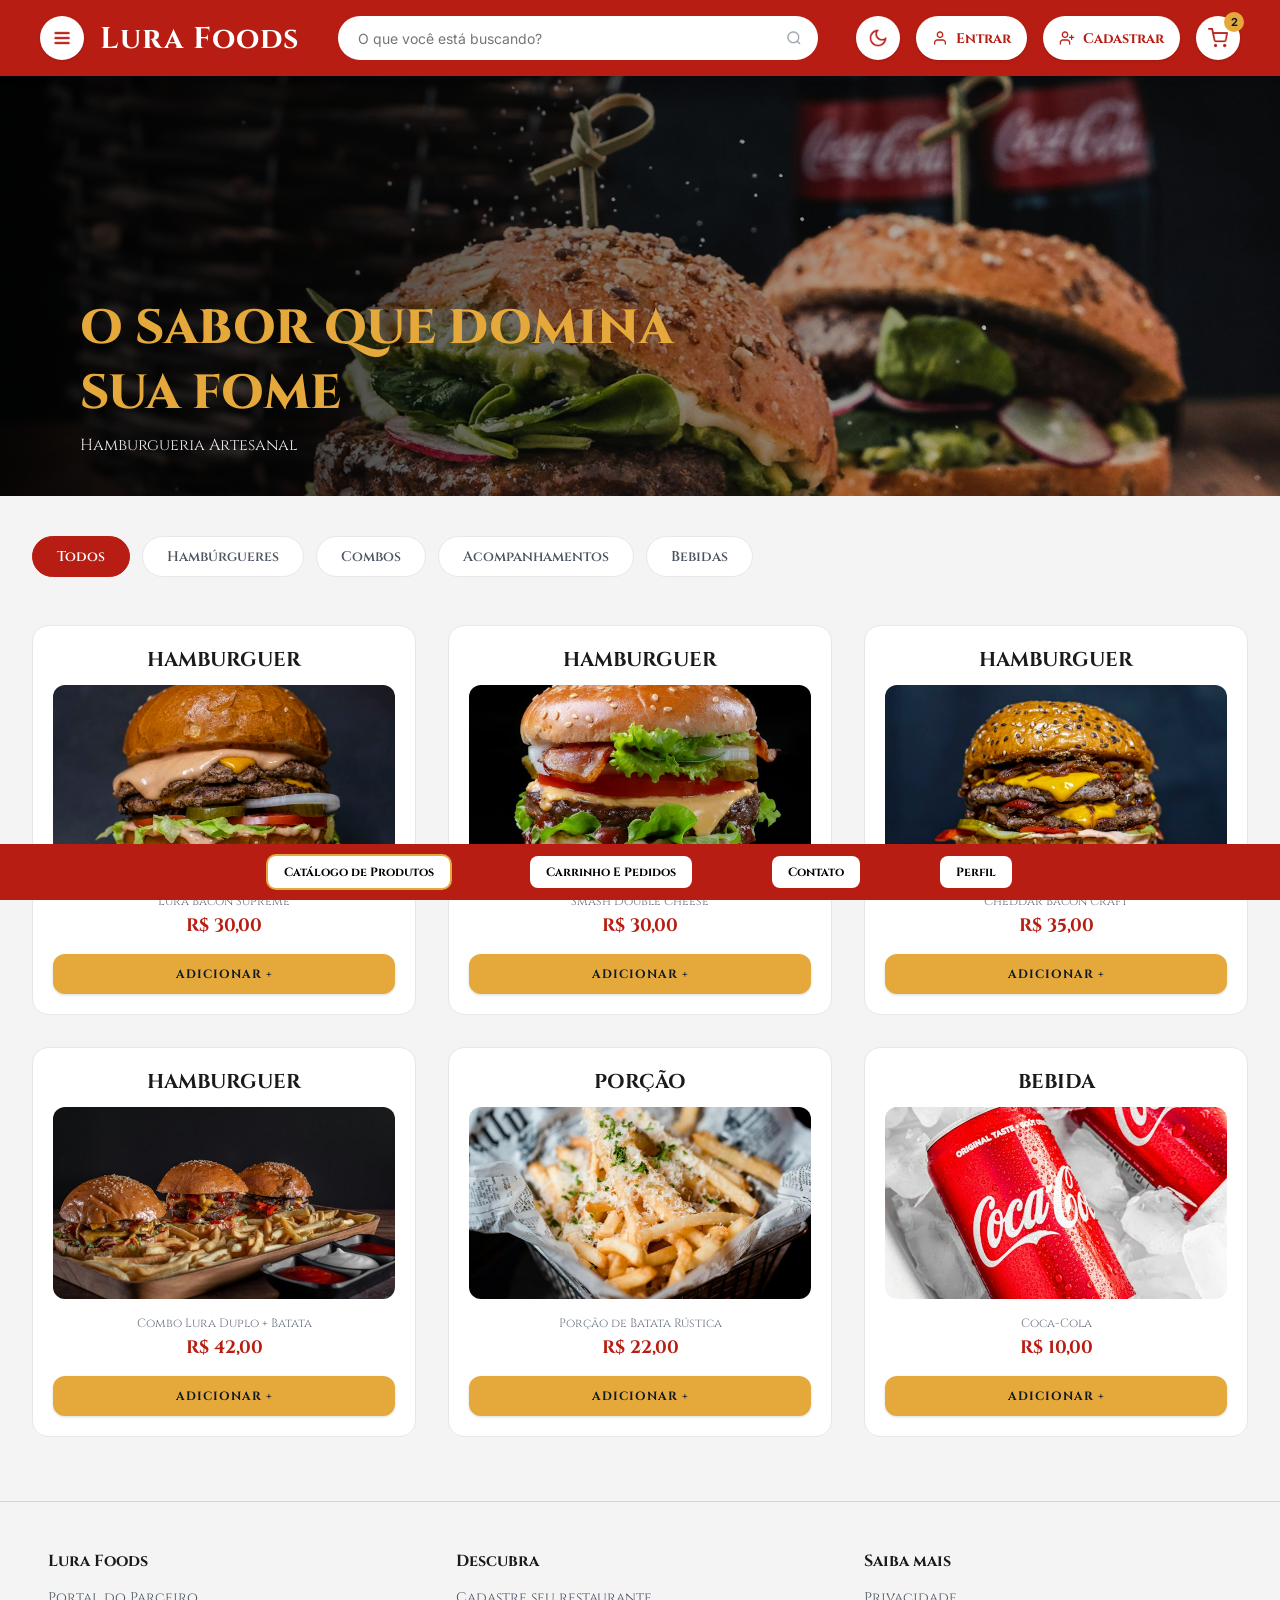
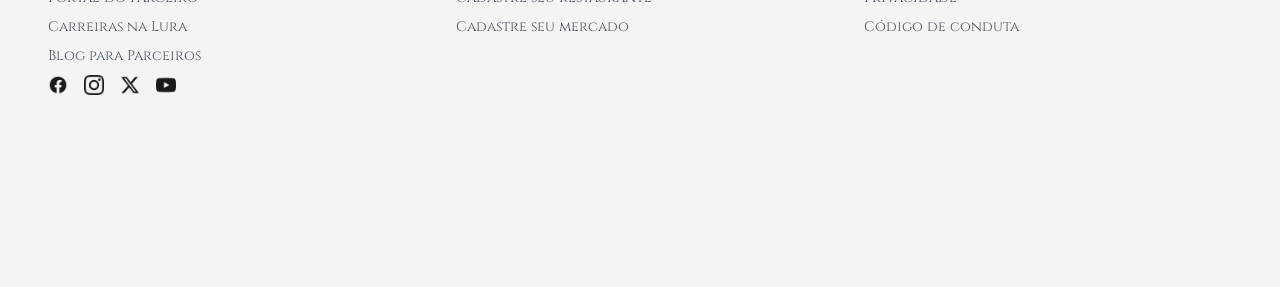
==== commit a9e2e57f: "ajustes" ====
--- a/index.html
+++ b/index.html
@@ -1,204 +1,227 @@
-  <!DOCTYPE html>
+     <!DOCTYPE html>
    <html lang="pt-BR">
   <head>
    <meta charset="UTF-8">
-    <meta name="viewport" content="width=device-width, initial-scale=1.0">
+      <meta name="viewport"   content="width=device-width, initial-scale=1.0">
   <title>Lura Foods | Catálogo</title>
-   <link rel="icon" type="image/gif" href="[data-uri]">
-
+  <link rel="icon"   type="image/gif" href="[data-uri]">
 
 <link rel="preconnect" href="https://fonts.googleapis.com">
      <link rel="preconnect" href="https://fonts.googleapis.com">
-      <link rel="preconnect" href="https://fonts.gstatic.com" crossorigin>
-    <link href="https://fonts.googleapis.com/css2?family=Cinzel:wght@400;600;700;800&family=Inter:wght@400;500;600;700&display=swap" rel="stylesheet">
-
-
-    <link rel="stylesheet" href="style.css">
-      <link rel="stylesheet" href="catalogo.css">
-
-
-       <script src="script.js"></script>
+      <link rel="preconnect" href="https://fonts.gstatic.com"   crossorigin>
+        <link href="https://fonts.googleapis.com/css2?family=Cinzel:wght@400;600;700;800&family=Inter:wght@400;500;600;700&display=swap"  rel="stylesheet">
+
+  <link rel="stylesheet"  href="style.css">
+        <link rel="stylesheet" href="catalogo.css">
+
+     <script src="script.js"></script>
+
 </head>
-   <body>
-
-
-  
-   <header>
-             <div id="cabecalholado">
-            <button id="botaoredondo" onclick="toggleDrawer(true)" aria-label="Abrir menu">
-
-                <img src="menu.png" alt="menu">
+  <body>
+
+
+ <header>
+           <div id="cabecalholado">
+               <button id="botaoredondo"   onclick="toggleDrawer(true)" aria-label="Abrir menu">
+
+               <img src="menu.png" alt="menu">
             </button> <h1><a id="logo" href="index.html">Lura Foods</a></h1>
-        </div>
-
-           <div id="pesquisa">
-         <input type="search" id="campopesquisa" onkeyup="filtrarProdutos(event)" placeholder="O que você está buscando?">
-             <img id="lupa" src="lupa.png" alt="lupa">
-
-        </div>
-
+
+            </div>
+
+         <div id="pesquisa">
+
+         <input type="search"   id="campopesquisa" onkeyup="filtrarProdutos(event)" placeholder="O que você está buscando?">
+
+                 <img id="lupa" src="lupa.png"  alt="lupa">
+        </div>
 
       <div id="cabecalholado">
-           <button id="botaoredondo" onclick="toggleDarkMode()" title="Alternar modo escuro">
-                <img id="iconetema" src="lua.png" alt="lua">
-               </button>
-            <button id="botaoconta" onclick="minhaConta()" title="Minha conta">
-             <img src="conta.png" alt="conta">
-                <span id="nomeusuario">Entrar</span>
-            </button>
-            <span id="botaocadastro"><button id="botaoconta" onclick="abrirModalAuth('cadastro')" title="Criar conta">
-                <img src="cadastro.png" alt="cadastro">
-                   <span id="textocadastro">Cadastrar</span>
+        <button id="botaoredondo"   onclick="toggleDarkMode()" title="Alternar modo escuro">
+                <img id="iconetema" src="lua.png"   alt="lua">
+
+                </button>
+
+        <button id="botaoconta"  onclick="minhaConta()"   title="Minha conta">
+           <img src="conta.png" alt="conta">
+                    <span id="nomeusuario">Entrar</span>
+              </button>
+
+                <span id="botaocadastro"><button id="botaoconta"  onclick="abrirModalAuth('cadastro')"  title="Criar conta">
+                   <img src="cadastro.png" alt="cadastro">
+
+
+                  <span id="textocadastro">Cadastrar</span>
                </button></span>
-            <a id="botaoredondo" href="carrinho.html" title="Carrinho">
+
+            <a id="botaoredondo"  href="carrinho.html"   title="Carrinho">
+
                 <img src="carrinho.png" alt="carrinho">
-                   <span id="contadorcarrinho">0</span>
-               </a>
+                    <span id="contadorcarrinho">0</span>
+
+            </a>
+
         </div>
      </header>
-
-
        <div id="fundomenu" onclick="fecharDrawer()"></div>
-       <aside id="menu">
-     <div id="menutopo">
-             <h2>Lura Foods</h2>
+        <aside id="menu">
+        <div id="menutopo">
+
+          <h2>Lura Foods</h2>
              <button id="botaofechar" onclick="fecharDrawer()">&times;</button>
         </div>
       <nav id="menulinks">
-              <a id="menulink" href="index.html">Catálogo de Produtos</a>
-          <a id="menulink" href="carrinho.html">Carrinho E Pedidos</a>
-            <a id="menulink" href="contato.html">Fale Conosco / Contato</a>
+                 <a id="menulink"  href="index.html">Catálogo de Produtos</a>
+
+          <a id="menulink"   href="carrinho.html">Carrinho E Pedidos</a>
+            <a id="menulink"  href="contato.html">Fale Conosco / Contato</a>
               <button id="menulink" onclick="minhaConta(); fecharDrawer();">Minha Conta</button>
-              <button id="menulink" onclick="toggleDarkMode(); fecharDrawer();">
-               <span>Modo Escuro / Claro</span>
+              <button id="menulink"  onclick="toggleDarkMode(); fecharDrawer();">
+             <span>Modo Escuro / Claro</span>
+
                 <span id="iconetemamenu">🌙</span>
              </button>
-     </nav>
-        <div id="menurodape"> <p>Atendimento: (31) 3333-4444</p>
+        </nav>
+
+
+        <div id="menurodape">  <p>Atendimento: (31) 3333-4444</p>
                <p>Seg a Dom: 17h às 23h30</p> </div>
-    </aside>
-
-
-     <div id="banner">
-
-        <img id="bannerfoto" src="banner.jpg" alt="Hambúrguer artesanal">
-        <div id="bannersombra"></div>
-
-        <div id="bannertexto">
-            <h2>O SABOR QUE DOMINA SUA FOME</h2>
+  </aside>
+
+       <div id="banner">
+
+       <img id="bannerfoto" src="banner.jpg" alt="Hambúrguer artesanal">
+            <div id="bannersombra"></div>
+
+            <div id="bannertexto">
+
+         <h2>O SABOR QUE DOMINA SUA FOME</h2>
               <p>Hamburgueria Artesanal</p> </div>
+         </div>
+
+          <main>
+        <div id="categorias">
+                <button id="categoriaativa" onclick="filtrarCategoria('todos', this)">Todos</button>
+        <button id="categoria" onclick="filtrarCategoria('hamburgueres', this)">Hambúrgueres</button>
+              <button id="categoria"   onclick="filtrarCategoria('combos', this)">Combos</button>
+            <button id="categoria" onclick="filtrarCategoria('porcoes', this)">Acompanhamentos</button> <button id="categoria"  onclick="filtrarCategoria('bebidas', this)">Bebidas</button>
        </div>
-
-      <main>
-        <div id="categorias">
-              <button id="categoriaativa" onclick="filtrarCategoria('todos', this)">Todos</button>
-            <button id="categoria" onclick="filtrarCategoria('hamburgueres', this)">Hambúrgueres</button>
-              <button id="categoria" onclick="filtrarCategoria('combos', this)">Combos</button>
-            <button id="categoria" onclick="filtrarCategoria('porcoes', this)">Acompanhamentos</button> <button id="categoria" onclick="filtrarCategoria('bebidas', this)">Bebidas</button>
-         </div>
-
           <div id="produtos">
         </div>
-      </main>
-
-    <nav id="barrainferior">
-
+    </main>
+
+ <nav id="barrainferior">
         <a id="paginaatual" href="index.html">Catálogo de Produtos</a>
-              <a id="botaobarra" href="carrinho.html">Carrinho E Pedidos</a>
+
+                <a id="botaobarra" href="carrinho.html">Carrinho E Pedidos</a>
       <a id="botaobarra" href="contato.html">Contato</a>
-         <a id="botaobarra" href="perfil.html">Perfil</a>
+           <a id="botaobarra" href="perfil.html">Perfil</a>
+
     </nav>
 
     <footer>
      <div id="rodapecolunas">
-             <div>
+                <div>
               <h4>Lura Foods</h4>
-              <ul>
-
-                 <li><a href="#">Portal do Parceiro</a></li>
+                 <ul>
+
+                   <li><a href="#">Portal do Parceiro</a></li>
                     <li><a href="#">Carreiras na Lura</a></li>
+
                      <li ><a href="#">Blog para Parceiros</a></li> </ul>
-                   <div id="redes"> <a href="#" aria-label="Facebook">
-                        <img src="facebook.png" alt="facebook">
-                     </a>
+                     <div id="redes"> <a href="#" aria-label="Facebook">
+                     <img src="facebook.png" alt="facebook">
+                       </a>
+
                      <a href="#" aria-label="Instagram">
-                     <img src="instagram.png" alt="instagram">
-                 </a>
-                  <a href="#" aria-label="X (Twitter)">
-                        <img src="x.png" alt="x">
-                      </a>
-                    <a href="#" aria-label="YouTube">
+
+                  <img src="instagram.png" alt="instagram">
+                    </a>
+                      <a href="#"  aria-label="X (Twitter)">
+                            <img src="x.png" alt="x">
+                       </a>
+                    <a href="#"   aria-label="YouTube">
                          <img src="youtube.png" alt="youtube">
+
                     </a>
-                  </div>
-            </div>
-
-            <div>
-                <h4>Descubra</h4>
-             <ul>
-                    <li ><a href="#">Cadastre seu restaurante</a></li>
-                      <li ><a href="#">Cadastre seu mercado</a></li>
-                </ul>
+                   </div>
           </div>
 
+
+          <div>
+
+                  <h4>Descubra</h4>
+                 <ul>
+                <li ><a href="#">Cadastre seu restaurante</a></li>
+                  <li ><a href="#">Cadastre seu mercado</a></li>
+                  </ul>
+       </div>
+
        <div>
-              <h4>Saiba mais</h4>
-
-                <ul>
+                 <h4>Saiba mais</h4>
+
+                 <ul>
                  <li ><a href="#">Privacidade</a></li>
                   <li><a href="#">Código de conduta</a></li>
-             </ul>
-            </div>
+                 </ul>
+             </div>
          </div>
      </footer>
 
-       <div id="janelalogin"> <div id="janelacaixa">
-          <div id="janelatopo">
-
-                <div></div>
+         <div id="janelalogin">   <div id="janelacaixa">
+         <div id="janelatopo">
+
+                    <div></div>
                   <span>Lura Foods</span>
-                   <button id="botaofechar" onclick="fecharModalAuth()">&times;</button>
+
+                   <button id="botaofechar"   onclick="fecharModalAuth()">&times;</button>
+
            </div>
 
             <div id="janelacorpo">
-                <div id="formlogin">
-                     <h2>LOGIN</h2>
+
+
+            <div id="formlogin">
+                    <h2>LOGIN</h2>
                      <form novalidate onsubmit="executarLogin(event)">
-                        <input type="email"  id="loginemail" maxlength="80" placeholder="INSIRA SEU E-MAIL">
+                        <input type="email" id="loginemail" maxlength="80" placeholder="INSIRA SEU E-MAIL">
+
                           <input type="password" id="loginsenha" maxlength="20" placeholder="INSIRA SUA SENHA"> <p id="avisologin"></p>
 
-                        <button id="botaodourado" type="submit">Enviar</button>
-
-                        <div id="janelarodape">
+                            <button id="botaodourado" type="submit">Enviar</button>
+
+
+                      <div id="janelarodape">
                          <p>Não tem uma conta?<br>Crie uma</p>
+
 
                          <button id="botaodourado" type="button" onclick="alternarFormAuth('cadastro')">Criar conta</button>
                        </div>
                       </form>
-                </div>
+               </div>
 
                    <div id="formcadastro">
-                 <h2>CRIAR CONTA</h2> <form novalidate onsubmit="executarCadastro(event)">
-                      <input type="text" id="cadnome" maxlength="60" placeholder="NOME COMPLETO"> <input type="email" id="cademail" maxlength="80" placeholder="SEU E-MAIL"> <input type="text" id="cadcpf" maxlength="14" inputmode="numeric" oninput="mascaraCPF(this)" placeholder="CPF (000.000.000-00)"> <input type="tel" id="cadtelefone" maxlength="15" inputmode="numeric" oninput="mascaraTelefone(this)" placeholder="TELEFONE ((31) 99999-9999)"> <input type="text" id="cadcep" maxlength="9" inputmode="numeric" oninput="mascaraCEP(this)" placeholder="CEP (00000-000)"> <input type="text" id="cadendereco" maxlength="80" placeholder="ENDEREÇO (RUA, BAIRRO)"> <input type="text" id="cadnumero" maxlength="6" inputmode="numeric" oninput="somenteNumeros(this)" placeholder="NÚMERO">
-                       <input type="password" id="cadsenha" maxlength="20" placeholder="CRIE SUA SENHA">
-     
-
-                        <input type="password"  id="cadconfirmasenha" maxlength="20" placeholder="CONFIRME SUA SENHA"> <p id="avisocadastro"></p> <button id="botaodourado" type="submit">Cadastrar</button>
-
-                          <div id="janelarodape">
-                             <button id="botaolink" type="button" onclick="alternarFormAuth('login')">Já tem uma conta? Fazer Login</button>
-                        </div>
+                 <h2>CRIAR CONTA</h2>  <form novalidate onsubmit="executarCadastro(event)">
+
+
+                        <input type="text"   id="cadnome"   maxlength="60" placeholder="NOME COMPLETO">   <input type="email" id="cademail"  maxlength="80" placeholder="SEU E-MAIL"> <input type="text" id="cadcpf"  maxlength="14" inputmode="numeric" oninput="mascaraCPF(this)" placeholder="CPF (000.000.000-00)"> <input type="tel" id="cadtelefone" maxlength="15" inputmode="numeric" oninput="mascaraTelefone(this)"   placeholder="TELEFONE ((31) 99999-9999)"> <input type="text" id="cadcep"   maxlength="9" inputmode="numeric"   oninput="mascaraCEP(this)"   placeholder="CEP (00000-000)">  <input type="text" id="cadendereco"   maxlength="80" placeholder="ENDEREÇO (RUA, BAIRRO)">  <input type="text"  id="cadnumero" maxlength="6" inputmode="numeric"   oninput="somenteNumeros(this)" placeholder="NÚMERO">
+                    <input type="password"  id="cadsenha" maxlength="20" placeholder="CRIE SUA SENHA">
+
+                           <input type="password"  id="cadconfirmasenha" maxlength="20" placeholder="CONFIRME SUA SENHA">   <p id="avisocadastro"></p> <button id="botaodourado" type="submit">Cadastrar</button>
+
+                      <div id="janelarodape">
+                                <button id="botaolink" type="button" onclick="alternarFormAuth('login')">Já tem uma conta? Fazer Login</button>
+
+                         </div>
                     </form>
-                </div>
-
-          </div>
+             </div>
+
               </div>
+            </div>
     </div>
 
-    
-
-  
+
+
 
 </body>
 </html>
-
--- a/style.css
+++ b/style.css
@@ -37,7 +37,7 @@
  font-family: "Inter", sans-serif;
 }
 
-svg {
+#botaoredondo img, #botaoconta img, #redes img, #lupa{
       display: block;
      width:20px;
    height: 20px;
@@ -136,7 +136,7 @@
     font-weight: 700;
 }
 
-#botaoconta svg, #lupa{
+#botaoconta img, #lupa{
    width: 16PX;
  height: 16PX;
 
@@ -630,3 +630,11 @@
      height: 38px;
     }
 }
+
+#escuro #botaoredondo img, #escuro #botaoconta img{
+    filter: brightness(0) invert(61%) sepia(29%) saturate(863%) brightness(106%);
+}
+
+#escuro #redes img{
+  filter: invert(1);
+}
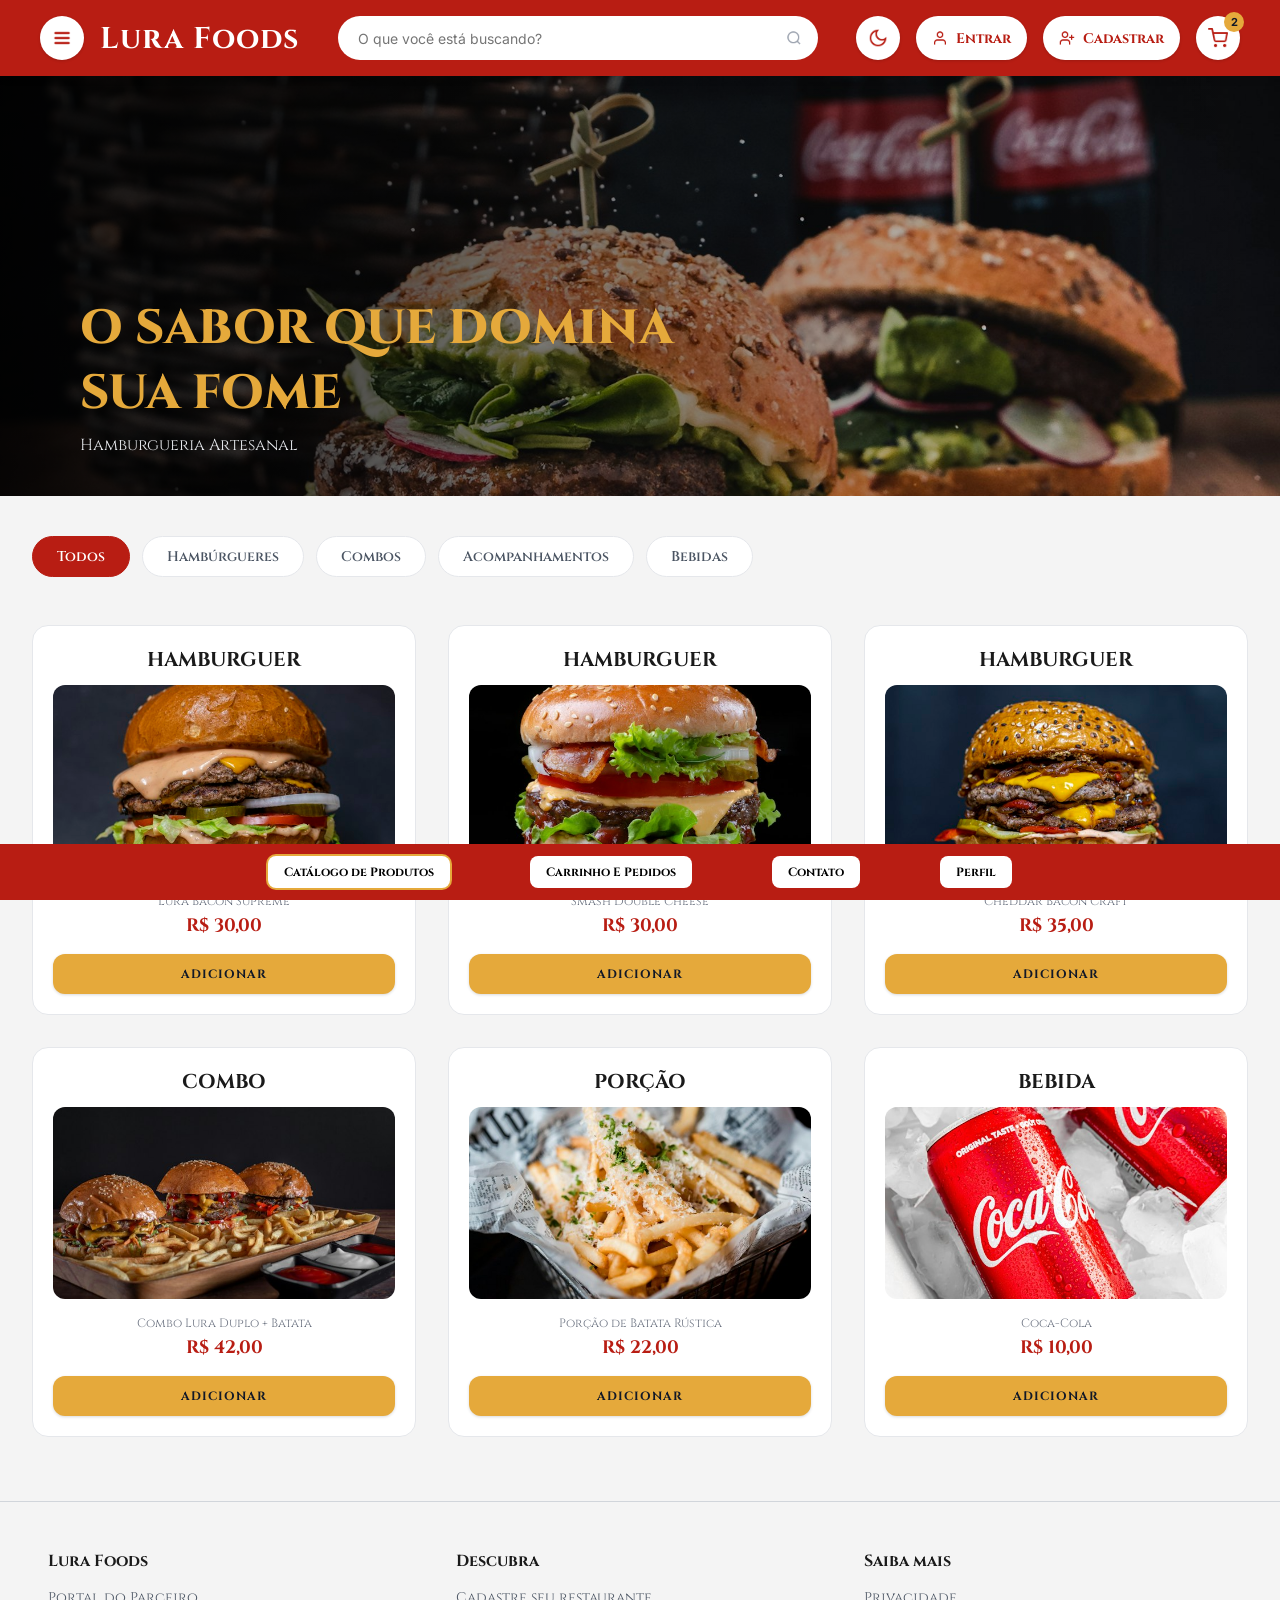
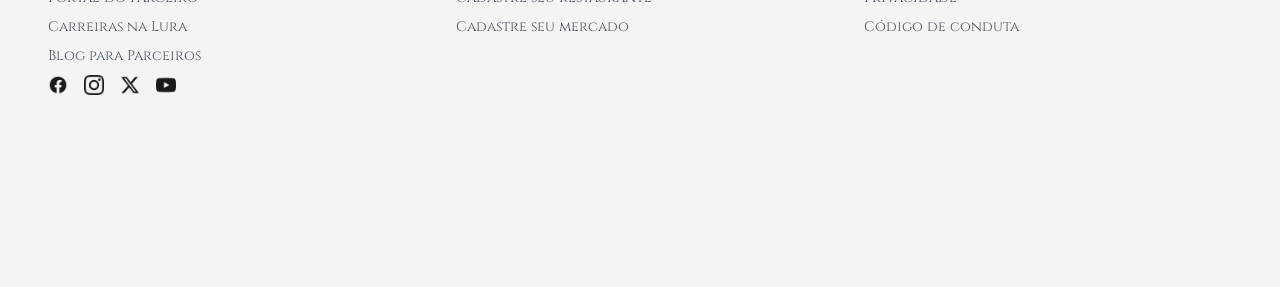
==== commit 3d0c86fb: "mudança de titulo" ====
--- a/index.html
+++ b/index.html
@@ -3,7 +3,7 @@
   <head>
    <meta charset="UTF-8">
       <meta name="viewport"   content="width=device-width, initial-scale=1.0">
-  <title>Lura Foods | Catálogo</title>
+  <title>Document</title>
   <link rel="icon"   type="image/gif" href="[data-uri]">
 
 <link rel="preconnect" href="https://fonts.googleapis.com">
--- a/style.css
+++ b/style.css
@@ -1,640 +1,697 @@
-* {
-      box-sizing:border-box;
-
-    margin: 0px;
-    padding:0;
-   font-family:"Cinzel", serif;
-
-}
-
-body {
+*{
+      box-sizing:  border-box;
+
+     margin: 0px;
+      padding: 0;
+
+font-family: "Cinzel", serif;
+
+}
+
+    body  {
    background-color: #F4F4F4;
-     color:#1A1A1A;
+
+       color:  #1A1A1A;
     min-height: 100vh;
-   display: flex;
-   flex-direction: column;
-    padding-bottom: 144px;
-}
-
-a {
-   text-decoration: none;
-     color: inherit;
-}
-
-ul{
-  list-style: none;
-}
-
-button{
-      border: none;
- background: none;
-   cursor:pointer;
-
- color: inherit;
-}
-
-input, textarea, #botaoconta, #contadorcarrinho {
- font-family: "Inter", sans-serif;
-}
-
-#botaoredondo img, #botaoconta img, #redes img, #lupa{
-      display: block;
-     width:20px;
-   height: 20px;
-}
-
-
-#botaodourado {
-  background-color:#E5A93B;
-    color: #111827;
-    font-weight: 700;
-    font-size:12px;
-  text-transform: uppercase;
-    letter-spacing:1px;
+   display:flex;
+ flex-direction: column;
+   padding-bottom:  144px;
+  }
+
+a{
+   text-decoration:none;
+        color:inherit;
+}
+    ul{
+   list-style:none;
+}
+ button  {
+        border :none;
+ background:  none;
+       cursor: pointer;
+
+    color: inherit;
+}
+
+
+    input, textarea, #botaoconta, #contadorcarrinho {
+
+font-family: "Inter", sans-serif;
+  }
+
+
+ #botaoredondo img, #botaoconta img, #redes img, #lupa {
+       display:block;
+    width: 20px;
+   height:20px;
+
+    }
+
+#botaodourado  {
+    background-color:#E5A93B;
+        color:  #111827;
+     font-weight : 700;
+    font-size: 12px;
+     text-transform:  uppercase;
+      letter-spacing:1px;
     border-radius: 12px;
-        padding: 12px 20px;
- box-shadow: 0 1px 3px rgba(0, 0, 0, 0.15);
-    transition: 0.15s;
-}
-
-#botaodourado:hover{
-    background-color: #d49a32;
-}
-
-#botaodourado:active{
-  transform: scale(0.95);
-}
-
-#produto, #totalcaixa, #repetir, #contatoform, #info{
-     background-color: white;
+            padding:  12px 20px;
+box-shadow:0 1px 3px rgba(0, 0, 0, 0.15);
+    transition:0.15s;
+}
+
+ #botaodourado:hover  {
+    background-color:#d49a32;
+  }
+
+
+#botaodourado:active  {
+transform:scale(0.95);
+    }
+
+
+#produto, #totalcaixa, #repetir, #contatoform, #info {
+ background-color:white;
  border: 1px solid #E5E7EB;
 
-    border-radius:16px;
-  padding: 24px;
+    border-radius: 16px;
+padding:24px;
 }
 
 #textocinza{
-
-     color: #6B7280;
-
-}
-
-header{
-     height:76PX;
-    background-color: #B81D13;
- padding: 0 40px;
+        color:  #6B7280;
+
+ }
+ header  {
+
+
+ height:  76PX;
+       background-color:  #B81D13;
+    padding:0 40px;
     display: flex;
+
     align-items: center;
-        justify-content: space-between;
-    position: sticky;
-
-       top:0;
-   z-index: 40;
-    
+
+            justify-content:  space-between;
+   position : sticky;
+
+          top :0;
+
+   z-index:  40;
+
+    ;
+  box-shadow : 0 4px 6px rgba(0, 0, 0, 0.1);
+}
+
+ #cabecalholado  {
+       display:flex;
+      align-items:center;
+    gap: 16px;
+}
+
+
+#logo {
+            font-size:30px;
+
+
+
+      color:  white;
+
+       letter-spacing:  1px;
+
+
+   }
+
+
+  #botaoredondo, #botaoconta  {
+
+   width: 44px;
+ height :44px;
+      border-radius:  50px;
+
+background-color:  white;
+
+   color:  #B81D13;
+display:  flex;
+    align-items : center;
+    justify-content: center;
+   gap:8px;
+   position :  relative;
+box-shadow:0 1px 3px rgba(0, 0, 0, 0.15);
+}
+
+#botaoredondo:hover, #botaoconta:hover, #menulink:hover{
+      background-color:  #F3F4F6;
+}
+#botaoconta  {
+width:  auto;
+        padding :0 16px;
+
+       font-size:  14px;
+      font-weight:  700;
+}
+#botaoconta img, #lupa  {
+   width:  16PX;
+
+ height: 16PX;
+
+}
+
+    #contadorcarrinho{
+             position:  absolute;
+
+
+     top: -4px;
+      right:  -4px;
+           width:  20px;
+       height:  20px;
+           border-radius:  50px;
+
+
+   background-color:#E5A93B;
+
+
+    color:  #111827;
+        font-size :11px;
+
+       font-weight :  700;
+      display:flex;
+  align-items: center;
+         justify-content:center;
+  }
+#pesquisa  {
+     flex:1;
+        max-width:  480px;
+
+     margin: 0 16px;
+position:relative;
+
+}
+
+
+#campopesquisa {
+        width:  100%;
+         height:  44px;
+       border-radius:50px;
+     border: none;
+    padding:0 48px 0 20px;
+    font-size:  14px;
+    outline : none;
+}
+#lupa {
+        color:#9CA3AF;
+    position: absolute;
+    right : 16px;
+        top:14px;
+  }
+
+
+#fundomenu, #janelalogin{
+          display :  none;
+    position: fixed;
+
+     top:  0;
+ left: 0px;
+      width:  100%;
+height: 100%;
+
+     background-color:  rgba(0, 0, 0, 0.5);
+
+  z-index:  50;
+
+ }
+#menu {
+    position:fixed;
+  top: 0;
+
+        left :  -320px;
+      width: 320px;
+    height: 100%;
+  background-color:  white;
+
+ z-index:  50;
+
+
+      display:flex;
+      flex-direction:column;
+      transition :  left 0.3s;
+
+}
+
+#menutopo, #janelatopo {
+   background-color:#B81D13;
+     color: white;
+    padding :24px;
+      display:flex;
+  align-items :center;
+  justify-content :space-between;
+  font-size :  20px;
+   letter-spacing:  1px;
+    }
+#menutopo h2 {
+      font-size:20px;
+}
+#botaofechar  {
+ color:  white;
+    font-size:  30px;
 ;
-  box-shadow:0 4px 6px rgba(0, 0, 0, 0.1);
-
-}
-
-#cabecalholado{
-    display: flex;
-   align-items: center;
-    gap: 16px;
-}
-
-#logo{
-        font-size:30px;
-
-       color: white;
-
-        letter-spacing: 1px;
-}
-
-
-
-#botaoredondo, #botaoconta{
-   width: 44px;
- height:44px;
-    border-radius:50px;
- background-color:white;
- color: #B81D13;
-    display: flex;
-    align-items: center;
-    justify-content: center;
-   gap: 8px;
-   position: relative;
-    box-shadow: 0 1px 3px rgba(0, 0, 0, 0.15);
-}
-
-#botaoredondo:hover, #botaoconta:hover, #menulink:hover {
-      background-color: #F3F4F6;
-}
-#botaoconta {
-    width: auto;
-       padding:0 16px;
+}
+
+#menulinks{
+        display: flex;
+   flex-direction:  column;
+         gap:4px;
+  padding: 12px;
+  }
+   #menulink  {
+ display: flex;
+         justify-content:  space-between;
+       padding:  12px 16px;
+       border-radius: 8px;
+
+;
        font-size: 14px;
-    font-weight: 700;
-}
-
-#botaoconta img, #lupa{
-   width: 16PX;
- height: 16PX;
-
-}
-
-#contadorcarrinho{
-         position: absolute;
-       top: -4px;
-    right:-4px;
-       width:20px;
-      height: 20px;
-
-        border-radius: 50px;
-   background-color: #E5A93B;
-
-
-    color: #111827;
-        font-size:11px;
-
-    font-weight:700;
-
-    display: flex;
-  align-items: center;
-      justify-content:center;
-}
-#pesquisa {
-     flex:1;
-        max-width: 480px;
-
-       margin: 0 16px;
- position: relative;
-}
-
-
-#campopesquisa {
-    width: 100%;
-      height:44px;
-     border-radius:50px;
-  border: none;
-    padding: 0 48px 0 20px;
-
-    font-size:14px;
-  outline: none;
-}
-#lupa {
-    color: #9CA3AF;
-   position: absolute;
-    right: 16px;
-    top: 14px;
-}
-
-#fundomenu, #janelalogin{
-          display:none;
-       position:fixed;
-     top: 0;
-   left:0px;
-
-      width:100%;
-    height: 100%;
- background-color:rgba(0, 0, 0, 0.5);
-
-     z-index: 50;
-}
-#menu{
-    position: fixed;
-  top:0;
-     left: -320px;
-    width: 320px;
- height: 100%;
-  background-color: white;
- z-index: 50;
-     display: flex;
-    flex-direction:column;
-   transition:left 0.3s;
-}
-
-#menutopo, #janelatopo {
-    background-color: #B81D13;
- color: white;
-     padding:24px;
-     display: flex;
-  align-items: center;
-     justify-content: space-between;
-    font-size: 20px;
-   letter-spacing: 1px;
-}
-
-#menutopo h2{
-    font-size:20px;
-}
-#botaofechar{
-    color:white;
-    font-size: 30px;
+  font-weight :  600;
+    border:1px solid #E5E7EB;
+}
+
+#menurodape  {
+     margin-top:auto;
+        padding: 24px;
 ;
-}
-
-
-#menulinks {
-    display: flex;
- flex-direction: column;
-      gap: 4px;
-  padding: 12px;
-}
-#menulink {
- display: flex;
-      justify-content: space-between;
-     padding:12px 16px;
-       border-radius: 8px;
-    
-;
-       font-size:14px;
-    font-weight: 600;
-    border: 1px solid #E5E7EB;
-}
-
-#menurodape {
-     margin-top: auto;
-      padding: 24px;
-    
-;
-     border-top: 1px solid #E5E7EB;
-    font-size:12px;
-    color:#6B7280;
-    line-height: 1.6;
-}
-
-
-
-#banner{
-   height: 420px;
-   position: relative;
-
-      margin-bottom: 40px;
-}
-
-
-#bannerfoto{
-
-     width:100%;
-        height: 100%;
+     border-top:  1px solid #E5E7EB;
+font-size :12px;
+
+color: #6B7280;
+  line-height:1.6;
+
+
+}
+
+
+
+ #banner {
+       height: 420px;
+     position: relative;
+
+   margin-bottom: 40px;
+}
+
+  #bannerfoto {
+
+        width:100%;
+       height :100%;
      object-fit: cover;
 }
 
 #bannersombra {
-      position: absolute;
-
-       top: 0;
-    left: 0px;
-  width: 100%;
-   height:100%;
- background: linear-gradient(to right, rgba(0, 0, 0, 0.9), transparent);
-}
-#bannertexto {
-    position: absolute;
-       bottom: 40px;
+      position :  absolute;
+
+         top :0;
+       left: 0px;
+
+  width:  100%;
+   height:  100%;
+background: linear-gradient(to right, rgba(0, 0, 0, 0.9), transparent);
+}
+    #bannertexto {
+    position:absolute;
+          bottom:40px;
+
  left: 80px;
-    max-width:670px;
-    
+      max-width:  670px;
+
 ;
  color: #E5E7EB;
 }
 
 #bannertexto h2{
-         font-size: 48px;
-    font-weight:800;
-    color: #E5A93B;
-
-    margin-bottom: 8px;
+         font-size:48px;
+    font-weight: 800;
+     color:#E5A93B;
+
+    margin-bottom:8px;
+
 }
 
 main{
- flex: 1;
-
-
-  width: 100%;
-    max-width: 1280px;
+ flex:  1;
+
+
+width:  100%;
+max-width:1280px;
  margin: 0 auto;
-           padding:0 32px 64px;
-    
+        padding:  0 32px 64px;
 ;
 
 }
-#titulosecao, #titulorepetir{
-    font-size: 30px;
-    margin-bottom: 24px;
-
-}
-
-#barrainferior{
-    position: fixed;
-    bottom: 0;
-
-     width: 100%;
-    background-color: #B81D13;
-    padding: 12px;
-  display: flex;
-    justify-content: center;
-  gap: 80px;
- z-index:40;
-}
-
-#botaobarra, #paginaatual {
-    font-size: 12px;
-     font-weight: 700;
-      color: black;
-    background-color:white;
-    padding: 8px 16px;
+#titulosecao, #titulorepetir  {
+ font-size: 30px;
+        margin-bottom:24px;
+
+
+
+}
+
+ #barrainferior {
+      position:fixed;
+    bottom :0;
+
+   width: 100%;
+background-color:#B81D13;
+    padding:12px;
+ display :  flex;
+  justify-content:  center;
+gap:80px;
+
+
+ z-index:  40;
+}
+
+  #botaobarra, #paginaatual  {
+     font-size:12px;
+     font-weight:  700;
+    color:  black;
+    background-color:  white;
+    padding :  8px 16px;
+
   border-radius: 8px;
 }
-
 #paginaatual {
-    box-shadow: 0 0 0 2px #E5A93B;
-
-}
-
-
-footer{
-    padding: 48px;
-     border-top: 1px solid #D1D5DB;
-}
+    box-shadow :  0 0 0 2px #E5A93B;
+
+}
+
+
+
+footer  {
+padding: 48px;
+
+     border-top : 1px solid #D1D5DB;
+   }
+
 
 #rodapecolunas {
  max-width:1280px;
-        margin: 0 auto;
-     display: grid;
-      grid-template-columns: 1fr 1fr 1fr;
-     gap: 40px;
-
-}
-
-footer h4{
-    margin-bottom: 16px;
-}
-
-footer li{
- font-size: 14px;
-    color: #4B5563;
-  margin-bottom: 10px;
-}
-
+         margin:0 auto;
+         display:grid;
+        grid-template-columns :1fr 1fr 1fr;
+     gap :  40px;
+
+
+
+   }
+
+footer h4  {
+
+       margin-bottom:  16px;
+
+
+}
+
+footer li  {
+font-size :14px;
+
+       color:  #4B5563;
+      margin-bottom: 10px;
+}
 
 footer a:hover {
        color: #B81D13;
 }
 
 #redes{
-        display: flex;
-  gap: 16px;
-
-}
-
-#janelalogin{
-   background-color: rgba(0, 0, 0, 0.6);
-
-    align-items: center;
-    justify-content:center;
- padding:16px;
-
-}
+        display:  flex;
+ gap: 16px;
+
+}
+
+  #janelalogin{
+
+
+    background-color:  rgba(0, 0, 0, 0.6);
+
+align-items:  center;
+    justify-content : center;
+padding: 16px;
+
+   }
 
 #janelacaixa{
- width:100%;
-       max-width: 448px;
-       background-color: white;
-    border-radius: 16px;
-   max-height: 100%;
-  overflow-y: auto;
-}
-
-
-#janelatopo{
-     padding:16px 24px;
-}
-
-#janelacorpo{
- padding:32px;
+width:  100%;
+         max-width: 448px;
+        background-color:  white;
+    border-radius:16px;
+ max-height:  100%;
+  overflow-y:  auto;
+}
+
+
+   #janelatopo{
+     padding:  16px 24px;
+}
+
+  #janelacorpo  {
+ padding: 32px;
 
 }
 #janelacorpo h2{
- font-size: 30px;
-      text-align: center;
+font-size : 30px;
+      text-align:  center;
         margin-bottom:32px;
 }
-#formcadastro{
- display: none;
-}
-
-#janelacorpo input{
-        width: 100%;
-
-    height: 48PX;
-   margin-bottom: 16px;
-        padding: 0 16px;
-          background-color: #F3F4F6;
-     border: 1px solid #E5E7EB;
+    #formcadastro {
+ display:  none;
+}
+
+
+
+  #janelacorpo input{
+
+
+        width:  100%;
+
+
+    height:48PX;
+
+
+margin-bottom:16px;
+        padding:0 16px;
+            background-color:#F3F4F6;
+       border: 1px solid #E5E7EB;
 ;
-    border-radius: 8px;
-    font-size: 12px;
-        outline:none;
-}
-
-#janelacorpo input:focus{
-   border-color: #B81D13;
-
-}
-
-
-#janelacorpo #botaodourado{
-   width: 100%;
- height:48px;
-
-      font-size: 14px;
-}
-
-#janelarodape{
-      text-align:center;
-    margin-top:16px;
-  padding-top: 16px;
-   border-top:1px solid #E5E7EB;
+   border-radius:8px;
+    font-size:12px;
+
+            outline: none;
+    }
+
+#janelacorpo input:focus {
+       border-color:#B81D13;
+ }
+
+#janelacorpo #botaodourado {
+     width: 100%;
+
+
+  height:  48px;
+
+        font-size:  14px;
+}
+
+#janelarodape {
+   text-align: center;
+   margin-top:16px;
+ padding-top : 16px;
+ border-top:1px solid #E5E7EB;
+     font-size:14px;
+
+  }
+
+
+ #janelarodape p {
+
+  margin-bottom: 8px;
+
+}
+
+#botaolink  {
+     font-size: 12px;
+     font-weight: 700;
+   text-decoration: underline;
+    }
+   #escuro body {
+    background-color:  #121212;
+       color: #E2E8F0;
+    }
+
+ #escuro #produto, #escuro #totalcaixa,
+
+#escuro #repetir, #escuro #contatoform, #escuro #info, #escuro #menu,
+ #escuro #janelacaixa, #escuro #botaoredondo, #escuro #botaoconta,
+#escuro #menulink, #escuro #campopesquisa, #escuro #janelacorpo input{
+     background-color:  #27272A;
+border-color:  #3F3F46;
+
+color: #E2E8F0;
+}
+
+
+#escuro #botaoredondo, #escuro #botaoconta {
+     color:#E5A93B;
+}
+   #escuro #textocinza, #escuro footer li, #escuro #menurodape{
+
+
+    color:  #9CA3AF;
+    }
+
+#escuro footer, #escuro #menurodape, #escuro #janelarodape {
+       border-color: #3F3F46;
+
+   }
+
+@media (max-width: 768px){
+     header  {
+      padding : 0 16px;
+         }
+
+       #logo{
+font-size:  24px;
+
+        }
+   #pesquisa  {
+           display:  none;
+
+
+       }
+
+      #banner  {
+         height:320px;
+     }
+
+ #bannertexto{
+      left:  24px;
+  right :  24px;
+      }
+
+
+
+       #bannertexto h2{
+
+     font-size: 30px;
+    }
+
+    main{
+
+      padding:0 16px 64px;
+    }
+         #barrainferior  {
+
+gap: 40px;
+
+
+       }
+     #rodapecolunas{
+     grid-template-columns:1fr;
+
+   }
+}
+
+li{
+
+
+}
+@media (max-width: 480px)  {
+  header {
+          padding: 0 10px;
+     }
+
+       #cabecalholado{
+ gap: 8px;
+    }
+
+      #logo  {
+        font-size: 18px;
+    }
+     #nomeusuario, #itemqtd > span{
+            display:  none;
+         }
+
+        #botaoconta{
+          width: 44px;
+           padding: 0px;
+  }
+
+   #barrainferior{
+            gap:8px;
+ padding: 10px 8px;
+    }
+
+ #botaobarra, #paginaatual  {
+        font-size: 10px;
+         padding :8px 10px;
+
+     text-align :  center;
+      }
+   #iteminfo h3{
     font-size:14px;
-
-}
-
-
-#janelarodape p {
-     margin-bottom:8px;
-
-}
-
-#botaolink{
-  font-size:12px;
-   font-weight:700;
-    text-decoration: underline;
-}
-
-#escuro body {
-    background-color: #121212;
-
-    color:#E2E8F0;
-}
-
-#escuro #produto, #escuro #totalcaixa,
-
-#escuro #repetir, #escuro #contatoform, #escuro #info, #escuro #menu,
-#escuro #janelacaixa, #escuro #botaoredondo, #escuro #botaoconta,
-#escuro #menulink, #escuro #campopesquisa, #escuro #janelacorpo input{
- background-color: #27272A;
-
-  border-color:#3F3F46;
-
- color: #E2E8F0;
-}
-
-
-#escuro #botaoredondo, #escuro #botaoconta{
-  color:#E5A93B;
-}
-
-#escuro #textocinza, #escuro footer li, #escuro #menurodape{
-
-    color: #9CA3AF;
-}
-
-#escuro footer, #escuro #menurodape, #escuro #janelarodape{
-    border-color: #3F3F46;
-}
-
-
-@media (max-width: 768px){
-    header{
-      padding:0 16px;
-       }
-
-       #logo {
-    font-size:24px;
-
-      }
-     #pesquisa {
-           display:none;
-    }
-
-    #banner {
-     height:320px;
      }
-
-    #bannertexto{
-      left: 24px;
- right:24px;
-    }
-
-      #bannertexto h2 {
- font-size: 30px;
-    }
-
-    main{
-    padding: 0 16px 64px;
-    }
-
-     #barrainferior{
-
-    gap:40px;
-    }
-     #rodapecolunas{
-     grid-template-columns: 1fr;
-       }
-}
-
-
-li{
-    
-   
-}
-@media (max-width: 480px){
-    header{
-         padding: 0 10px;
-     }
-
-    #cabecalholado{
-     gap: 8px;
-    }
-
-     #logo{
-        font-size:18px;
-    }
-
-       #nomeusuario, #itemqtd > span{
-        display: none;
-       }
-
-       #botaoconta{
-        width: 44px;
-         padding: 0px;
-    }
-
-  #barrainferior{
-           gap: 8px;
-    padding: 10px 8px;
-      }
-
-    #botaobarra, #paginaatual{
-           font-size: 10px;
-         padding: 8px 10px;
-     text-align: center;
-     }
-
-   #iteminfo h3{
-        font-size:14px;
-    }
-}
-
-#avisologin, #avisocadastro, #avisoperfil{
+}
+  #avisologin, #avisocadastro, #avisoperfil  {
     font-size: 13px;
-  font-weight: 600;
-    margin-bottom: 12px;
-}
-#avisologin:empty, #avisocadastro:empty, #avisoperfil:empty{
-    display: none;
-}
-#repetir span{
-     display: block;
-      font-size: 13px;
-    margin-bottom: 8px;
-}
+font-weight:  600;
+     margin-bottom:  12px;
+}
+  #avisologin:empty, #avisocadastro:empty, #avisoperfil:empty{
+    display : none;
+}
+
+  #repetir span {
+        display: block;
+        font-size:  13px;
+        margin-bottom: 8px;
+   }
 
 
 #info a, #botaosair{
-    color: #B81D13;
-     font-weight: 700;
-    text-decoration: underline;
-    font-size: 14px;
-}
-
-#escuro #info a, #escuro #botaosair{
+        color:  #B81D13;
+     font-weight :  700;
+  text-decoration: underline;
+      font-size:14px;
+}
+
+#escuro #info a, #escuro #botaosair  {
     color: #E5A93B;
 }
 
-#logo{
-       white-space: nowrap;
-}
-
-
-@media (max-width: 1100px){
-       #textocadastro{
-      display: none;
-   }
-}
-
-@media (max-width: 480px){
+  #logo {
+          white-space:  nowrap;
+}
+
+
+  @media (max-width: 1100px)  {
+       #textocadastro  {
+      display:none;
+   }
+    }
+
+  @media (max-width: 480px){
+
+
      #botaoredondo, #botaoconta{
         width: 38px;
-     height: 38px;
-    }
-}
-
-#escuro #botaoredondo img, #escuro #botaoconta img{
-    filter: brightness(0) invert(61%) sepia(29%) saturate(863%) brightness(106%);
-}
-
-#escuro #redes img{
-  filter: invert(1);
-}
+        height:  38px;
+      }
+  }
+
+ #escuro #botaoredondo img, #escuro #botaoconta img {
+
+        filter:brightness(0) invert(61%) sepia(29%) saturate(863%) brightness(106%);
+ }
+
+#escuro #redes img  {
+
+      filter: invert(1);
+
+}
--- a/catalogo.css
+++ b/catalogo.css
@@ -1,122 +1,140 @@
 #categorias{
- display:flex;
- gap: 12px;
+     display: flex;
+ gap:  12px;
+
     overflow-x: auto;
-    scrollbar-width: none;
-   padding-bottom:8px;
-     margin-bottom: 40px;
+       scrollbar-width: none;
+ padding-bottom:  8px;
+
+     margin-bottom:  40px;
+    }
+ #categoria, #categoriaativa  {
+      padding: 10px 24px;
+    border-radius: 50px;
+ font-size: 14px;
+       font-weight : 600;
+
+     white-space:nowrap;
+
+ background-color: white;
+        color:#4B5563;
+border :1px solid #E5E7EB;
 }
 
-#categoria, #categoriaativa{
-    padding: 10px 24px;
-    border-radius: 50px;
-    font-size:14px;
-    font-weight: 600;
-     white-space:nowrap;
+#categoria:hover {
+        border-color:#9CA3AF;
 
-    background-color:white;
-        color: #4B5563;
-    border: 1px solid #E5E7EB;
+
+}
+
+ #categoriaativa{
+      background-color: #B81D13;
+color :white;
+
+
+    border-color :#B81D13;
+}
+#produtos  {
+ display:grid;
+    grid-template-columns: 1fr 1fr 1fr;
+
+
+  gap:  32px;
+}
+#avisovazio {
+
+
+           grid-column: span 3;
+text-align: center;
+
+
+       color: #6B7280;
+
+  padding: 40px 0;
+    }
+
+    #produto{
+    text-align:  center;
+     display:  flex;
+   flex-direction:  column;
+          justify-content:  space-between;
+      padding: 20px;
+        transition: box-shadow 0.3s;
+ }
+
+
+  #produto:hover{
+        box-shadow:  0 10px 15px rgba(0, 0, 0, 0.1);
+
+;
 }
 
 
-#categoria:hover{
-        border-color:#9CA3AF;
-}
 
-#categoriaativa{
-  background-color: #B81D13;
-  color: white;
-   border-color: #B81D13;
-}
-
-#produtos {
- display: grid;
-    grid-template-columns: 1fr 1fr 1fr;
-    gap:32px;
-}
-
-#avisovazio{
-        grid-column:span 3;
-
-    text-align:center;
-    color: #6B7280;
-
-  padding: 40px 0;
-}
-
-#produto{
-    text-align: center;
-     display: flex;
-    flex-direction:column;
-        justify-content:space-between;
-    padding: 20px;
-    transition: box-shadow 0.3s;
+#produto h3  {
+       font-size:  20px;
+    margin-bottom:12px;
 }
 
 
-#produto:hover{
-        box-shadow:0 10px 15px rgba(0, 0, 0, 0.1);
+#produtoimagem {
+        height:192px;
+     border-radius:  12px;
+    overflow:  hidden;
 
-    
-;
+
+    margin-bottom:  16px;
+}
+
+
+   #produtoimagem img{
+            width: 100%;
+  height:100%;
+    object-fit:cover;
+      transition:transform 0.5s;
+    }
+
+#produtoimagem img:hover {
+    transform:  scale(1.05);
+    }
+  #produtonome {
+       font-size: 12px;
+            color: #6B7280;
+    margin-bottom :  4px;
+
+
+  }
+
+#produtopreco{
+      font-size : 18px;
+     font-weight:700;
+
+
+    color:  #B81D13;
+     margin-bottom:16px;
 
 }
 
 
+#escuro #categoria {
 
-#produto h3{
-   font-size: 20px;
-    margin-bottom: 12px;
+       background-color:  #27272A;
+            color:  #D1D5DB;
+
+    border-color:  #3F3F46;
+
 }
 
 
-#produtoimagem{
-    height:192px;
-     border-radius:12px;
-    overflow: hidden;
-    margin-bottom: 16px;
+@media (max-width: 1024px)  {
+        #produtos {
+ grid-template-columns:1fr 1fr;
+    }
+  }
+
+@media (max-width: 640px)  {
+
+    #produtos {
+grid-template-columns:  1fr;
 }
-
-#produtoimagem img{
-        width: 100%;
-  height: 100%;
- object-fit:cover;
-    transition:transform 0.5s;
-}
-
-#produtoimagem img:hover {
-   transform:scale(1.05);
-}
-
-#produtonome {
-    font-size: 12px;
-        color: #6B7280;
-    margin-bottom: 4px;
-}
-
-#produtopreco{
-    font-size:18px;
-    font-weight: 700;
-   color:#B81D13;
-     margin-bottom: 16px;
-}
-
-#escuro #categoria{
-    background-color: #27272A;
-        color: #D1D5DB;
-        border-color: #3F3F46;
-}
-
-
-@media (max-width: 1024px) {
-    #produtos{
-    grid-template-columns:1fr 1fr;
-    }
-}
-
-@media (max-width: 640px) {
-    #produtos {
- grid-template-columns: 1fr;
-    }
-}
+   }
